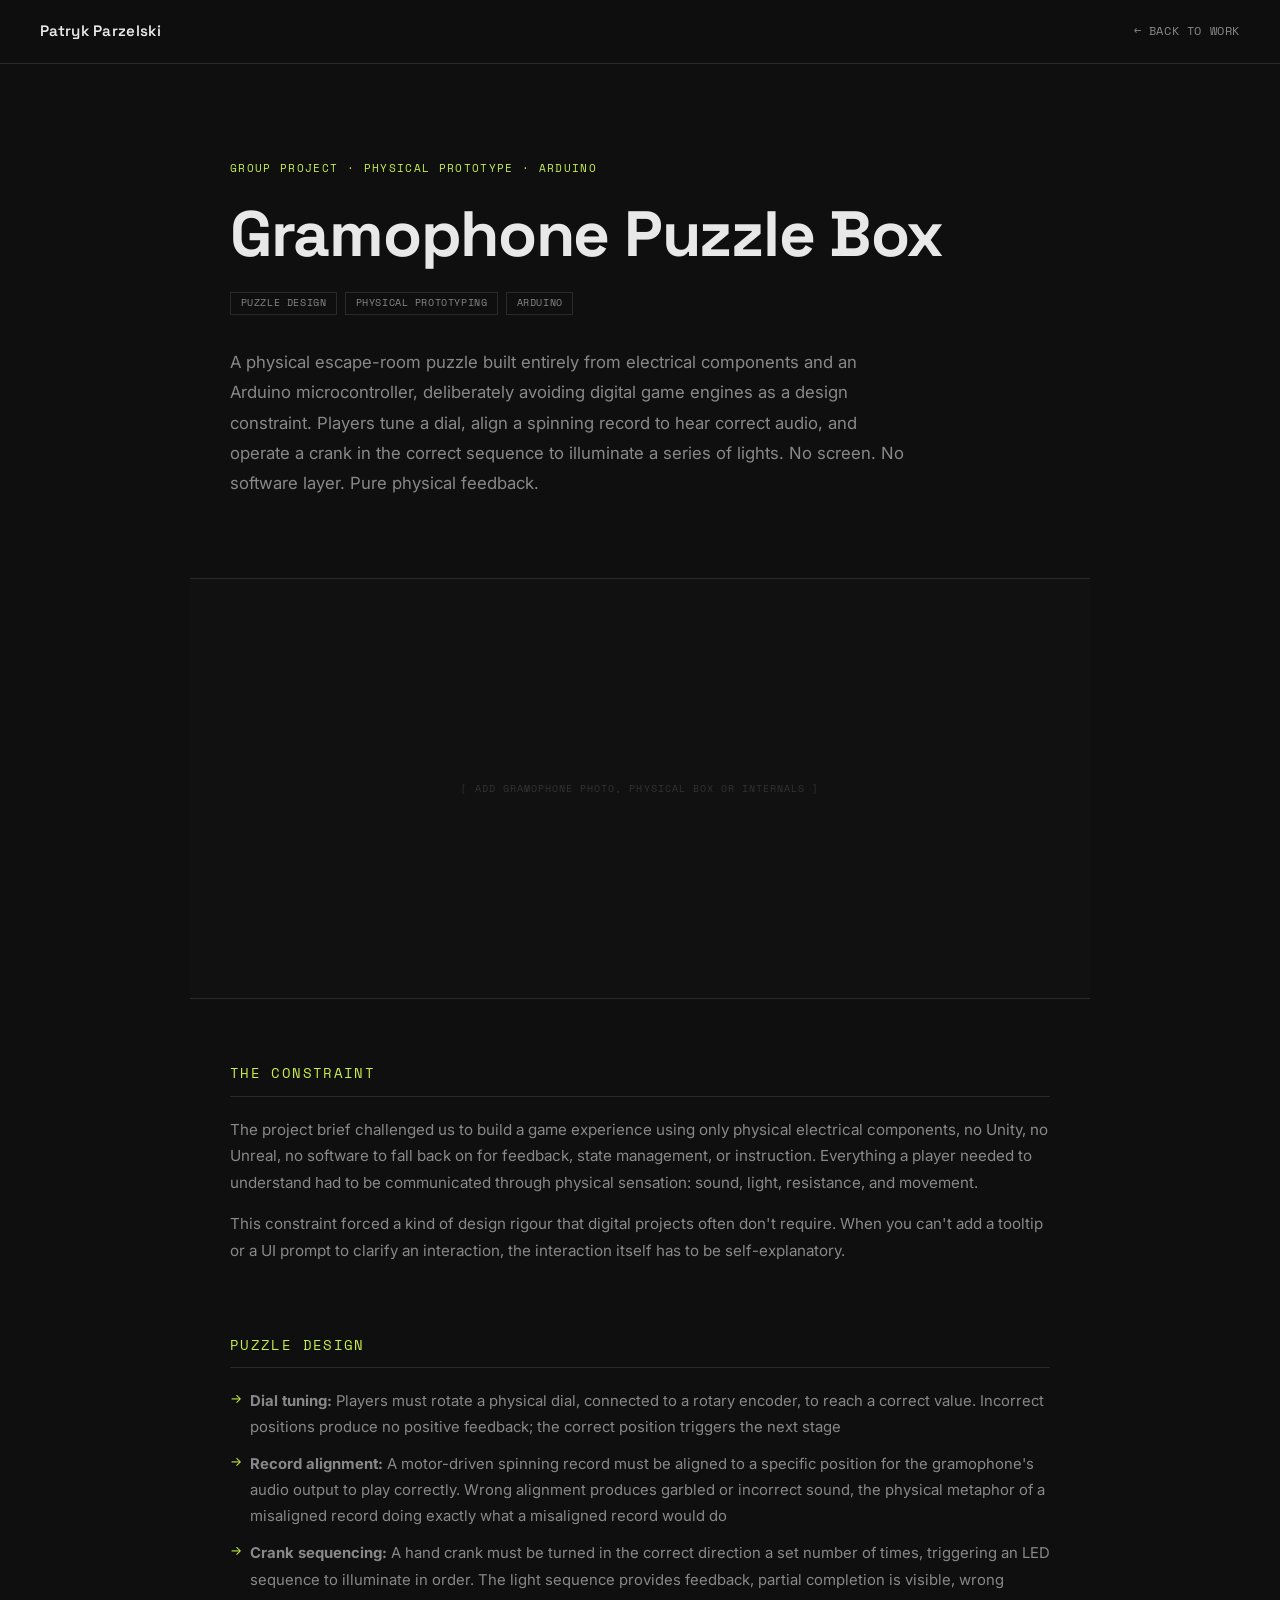
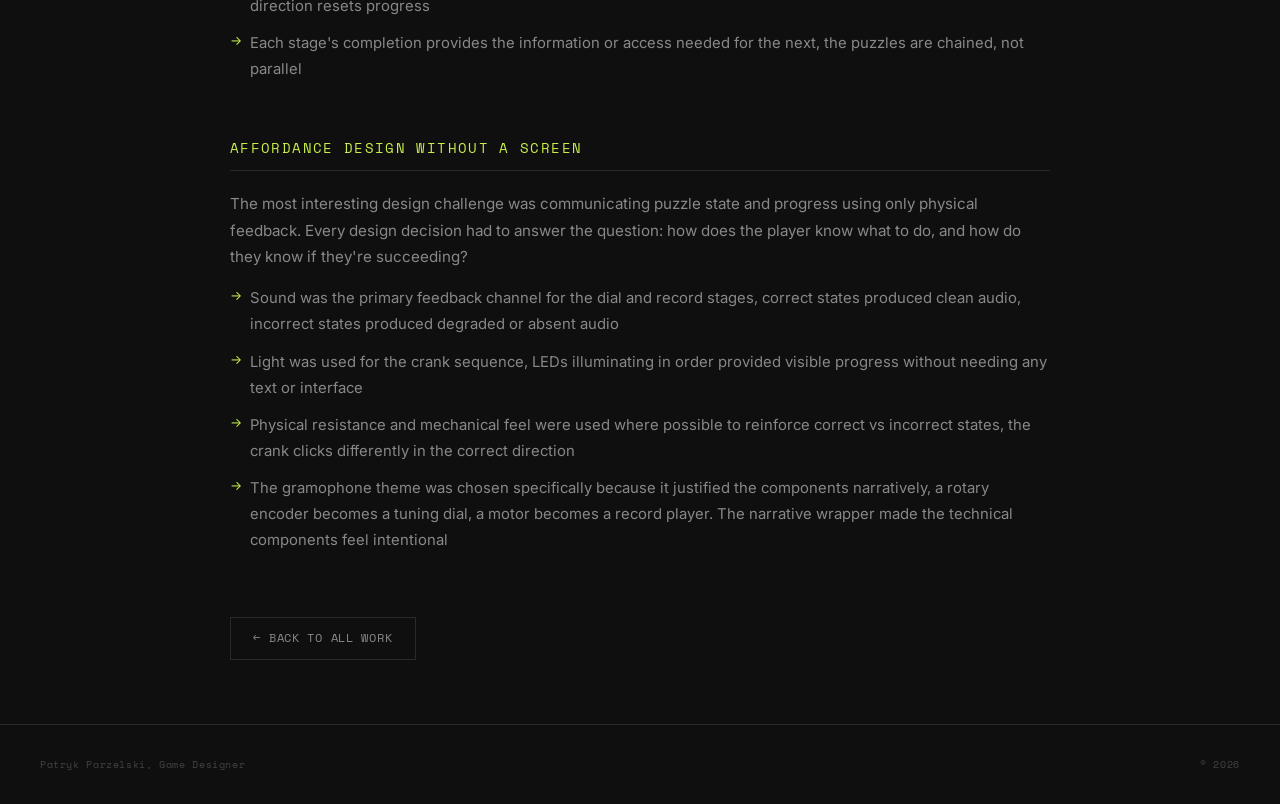
==== case-gramophone.html @ 4c7d5a77 "Add files via upload" ====
<!DOCTYPE html>
<html lang="en">
<head>
  <meta charset="UTF-8" />
  <meta name="viewport" content="width=device-width, initial-scale=1.0" />
  <title>Gramophone Puzzle Box, Patryk Parzelski</title>
  <link rel="preconnect" href="https://fonts.googleapis.com" />
  <link rel="preconnect" href="https://fonts.gstatic.com" crossorigin />
  <link href="https://fonts.googleapis.com/css2?family=Space+Grotesk:wght@300;400;500;600;700&family=Inter:wght@300;400;500&family=Space+Mono:wght@400;700&display=swap" rel="stylesheet" />
  <style>
*, *::before, *::after { box-sizing: border-box; margin: 0; padding: 0; }
:root {
  --bg:        #0f0f0f;
  --surface:   #1a1a1a;
  --border:    #2a2a2a;
  --text:      #e8e8e8;
  --muted:     #888888;
  --accent:    #c8f04a;
  --font-display: 'Space Grotesk', sans-serif;
  --font-body:    'Inter', sans-serif;
  --font-mono:    'Space Mono', monospace;
}
html { scroll-behavior: smooth; }
body {
  background: var(--bg);
  color: var(--text);
  font-family: var(--font-body);
  font-size: 16px;
  line-height: 1.6;
  -webkit-font-smoothing: antialiased;
}

/* NAV */
nav {
  position: fixed; top: 0; left: 0; right: 0; z-index: 100;
  display: flex; justify-content: space-between; align-items: center;
  padding: 1.25rem 2.5rem;
  background: rgba(15,15,15,0.85);
  backdrop-filter: blur(12px);
  border-bottom: 1px solid var(--border);
}
.nav-name {
  font-family: var(--font-display);
  font-size: 0.95rem; font-weight: 600;
  letter-spacing: 0.02em; color: var(--text); text-decoration: none;
}
.nav-back {
  font-family: var(--font-mono);
  font-size: 0.75rem; color: var(--muted);
  text-decoration: none; letter-spacing: 0.05em; text-transform: uppercase;
  transition: color 0.2s; display: flex; align-items: center; gap: 0.4rem;
}
.nav-back:hover { color: var(--accent); }

/* CASE HERO */
.case-hero {
  padding: 10rem 2.5rem 5rem;
  max-width: 900px; margin: 0 auto;
  border-bottom: 1px solid var(--border);
}
.case-eyebrow {
  font-family: var(--font-mono);
  font-size: 0.7rem; color: var(--accent);
  letter-spacing: 0.12em; text-transform: uppercase;
  margin-bottom: 1.5rem;
}
.case-title {
  font-family: var(--font-display);
  font-size: clamp(2.4rem, 5vw, 4rem);
  font-weight: 700; line-height: 1.05;
  letter-spacing: -0.02em; margin-bottom: 1.5rem;
}
.case-disciplines {
  display: flex; flex-wrap: wrap; gap: 0.5rem; margin-bottom: 2rem;
}
.discipline {
  font-family: var(--font-mono); font-size: 0.62rem;
  color: var(--muted); border: 1px solid var(--border);
  padding: 0.2rem 0.6rem; letter-spacing: 0.06em; text-transform: uppercase;
}
.case-summary {
  font-size: 1.05rem; color: var(--muted);
  line-height: 1.8; max-width: 680px;
}

/* STATS BAR */
.stats-bar {
  max-width: 900px; margin: 0 auto;
  padding: 2rem 2.5rem;
  display: flex; gap: 3rem; flex-wrap: wrap;
  background: var(--surface);
  border-bottom: 1px solid var(--border);
}
.stat { display: flex; flex-direction: column; gap: 0.2rem; }
.stat-num {
  font-family: var(--font-display);
  font-size: 1.8rem; font-weight: 700; color: var(--text);
}
.stat-label {
  font-family: var(--font-mono);
  font-size: 0.62rem; color: var(--muted);
  letter-spacing: 0.08em; text-transform: uppercase;
}

/* IMAGE BLOCK */
.case-image {
  max-width: 900px; margin: 0 auto;
  background: #111;
  min-height: 420px;
  display: flex; align-items: center; justify-content: center;
  border-bottom: 1px solid var(--border);
}
.case-image img { width: 100%; display: block; max-height: 520px; object-fit: cover; }
.case-image-placeholder {
  font-family: var(--font-mono); font-size: 0.65rem;
  color: #333; letter-spacing: 0.1em; text-transform: uppercase;
}

/* BODY */
.case-body {
  max-width: 900px; margin: 0 auto;
  padding: 4rem 2.5rem;
  display: flex; flex-direction: column; gap: 3.5rem;
}
.case-section {}
.case-section-label {
  font-family: var(--font-mono); font-size: 0.85rem;
  color: var(--accent); letter-spacing: 0.1em; text-transform: uppercase;
  margin-bottom: 1.25rem; padding-bottom: 0.75rem;
  border-bottom: 1px solid var(--border);
  display: flex; align-items: center; gap: 1rem;
}
.case-section-label::after { content:''; flex:1; height:1px; background: transparent; }
.case-section h3 {
  font-family: var(--font-display); font-size: 1.3rem;
  font-weight: 600; margin-bottom: 1rem; line-height: 1.3;
}
.case-section p {
  font-size: 0.93rem; color: var(--muted);
  line-height: 1.85; margin-bottom: 0.9rem;
}
.case-section p strong { color: var(--text); font-weight: 500; }
.case-list {
  list-style: none; display: flex; flex-direction: column; gap: 0.7rem;
  margin-top: 0.5rem;
}
.case-list li {
  font-size: 0.9rem; color: var(--muted);
  padding-left: 1.25rem; position: relative; line-height: 1.7;
}
.case-list li::before {
  content: '→'; position: absolute; left: 0;
  color: var(--accent); font-size: 0.8rem;
}

/* WIP badge */
.wip-badge {
  display: inline-flex; align-items: center; gap: 0.5rem;
  font-family: var(--font-mono); font-size: 0.65rem;
  color: var(--accent); letter-spacing: 0.08em; text-transform: uppercase;
  margin-bottom: 1.5rem;
}
.wip-badge::before {
  content:''; display:block; width:7px; height:7px;
  background: var(--accent); border-radius: 50%;
  animation: pulse 2s ease-in-out infinite;
}
@keyframes pulse { 0%,100%{opacity:1} 50%{opacity:0.3} }

/* BACK LINK */
.case-back-wrap {
  max-width: 900px; margin: 0 auto;
  padding: 0 2.5rem 4rem;
}
.case-back {
  font-family: var(--font-mono); font-size: 0.75rem;
  color: var(--muted); text-decoration: none;
  letter-spacing: 0.06em; text-transform: uppercase;
  border: 1px solid var(--border); padding: 0.7rem 1.4rem;
  display: inline-flex; align-items: center; gap: 0.5rem;
  transition: color 0.2s, border-color 0.2s;
}
.case-back:hover { color: var(--accent); border-color: var(--accent); }

/* FOOTER */
footer {
  border-top: 1px solid var(--border);
  padding: 2rem 2.5rem;
  display: flex; justify-content: space-between; align-items: center;
}
footer span {
  font-family: var(--font-mono);
  font-size: 0.65rem; color: #444; letter-spacing: 0.06em;
}

@media (max-width: 768px) {
  nav { padding: 1rem 1.25rem; }
  .case-hero, .case-body, .stats-bar, .case-back-wrap { padding-left: 1.25rem; padding-right: 1.25rem; }
  .case-hero { padding-top: 8rem; }
  .stats-bar { gap: 2rem; }
}

/* GLOBAL OVERRIDES */
body { font-size: 17px; line-height: 1.5; }
.case-section p { font-size: 0.95rem; line-height: 1.75; }
.case-list li { font-size: 0.93rem; line-height: 1.75; }
.case-summary { font-size: 1.05rem; line-height: 1.8; }

/* CONSISTENT GREEN HOVER, every interactive element */
a { transition: color 0.2s; }
.nav-back:hover { color: var(--accent) !important; }
.case-back:hover { color: var(--accent) !important; border-color: var(--accent) !important; }
.carousel-btn:hover { color: var(--accent) !important; border-color: var(--accent) !important; }
.carousel-dot:hover { background: var(--accent) !important; }
.carousel-dot.active { background: var(--accent) !important; }

  </style>
</head>
<body>
  <nav>
    <a class="nav-name" href="index.html">Patryk Parzelski</a>
    <a class="nav-back" href="index.html">← Back to work</a>
  </nav>

  <div class="case-hero">
    <p class="case-eyebrow">Group Project · Physical Prototype · Arduino</p>
    <h1 class="case-title">Gramophone Puzzle Box</h1>
    <div class="case-disciplines">
      <span class="discipline">Puzzle Design</span>
      <span class="discipline">Physical Prototyping</span>
      <span class="discipline">Arduino</span>
    </div>
    <p class="case-summary">A physical escape-room puzzle built entirely from electrical components and an Arduino microcontroller, deliberately avoiding digital game engines as a design constraint. Players tune a dial, align a spinning record to hear correct audio, and operate a crank in the correct sequence to illuminate a series of lights. No screen. No software layer. Pure physical feedback.</p>
  </div>

  <div class="case-image">
    <div class="case-image-placeholder">[ Add Gramophone photo, physical box or internals ]</div>
  </div>

  <div class="case-body">

    <div class="case-section">
      <div class="case-section-label">The Constraint</div>
      <p>The project brief challenged us to build a game experience using only physical electrical components, no Unity, no Unreal, no software to fall back on for feedback, state management, or instruction. Everything a player needed to understand had to be communicated through physical sensation: sound, light, resistance, and movement.</p>
      <p>This constraint forced a kind of design rigour that digital projects often don't require. When you can't add a tooltip or a UI prompt to clarify an interaction, the interaction itself has to be self-explanatory.</p>
    </div>

    <div class="case-section">
      <div class="case-section-label">Puzzle Design</div>
      <ul class="case-list">
        <li><strong>Dial tuning:</strong> Players must rotate a physical dial, connected to a rotary encoder, to reach a correct value. Incorrect positions produce no positive feedback; the correct position triggers the next stage</li>
        <li><strong>Record alignment:</strong> A motor-driven spinning record must be aligned to a specific position for the gramophone's audio output to play correctly. Wrong alignment produces garbled or incorrect sound, the physical metaphor of a misaligned record doing exactly what a misaligned record would do</li>
        <li><strong>Crank sequencing:</strong> A hand crank must be turned in the correct direction a set number of times, triggering an LED sequence to illuminate in order. The light sequence provides feedback, partial completion is visible, wrong direction resets progress</li>
        <li>Each stage's completion provides the information or access needed for the next, the puzzles are chained, not parallel</li>
      </ul>
    </div>

    <div class="case-section">
      <div class="case-section-label">Affordance Design Without a Screen</div>
      <p>The most interesting design challenge was communicating puzzle state and progress using only physical feedback. Every design decision had to answer the question: how does the player know what to do, and how do they know if they're succeeding?</p>
      <ul class="case-list">
        <li>Sound was the primary feedback channel for the dial and record stages, correct states produced clean audio, incorrect states produced degraded or absent audio</li>
        <li>Light was used for the crank sequence, LEDs illuminating in order provided visible progress without needing any text or interface</li>
        <li>Physical resistance and mechanical feel were used where possible to reinforce correct vs incorrect states, the crank clicks differently in the correct direction</li>
        <li>The gramophone theme was chosen specifically because it justified the components narratively, a rotary encoder becomes a tuning dial, a motor becomes a record player. The narrative wrapper made the technical components feel intentional</li>
      </ul>
    </div>

  </div>

  <div class="case-back-wrap">
    <a class="case-back" href="index.html">← Back to all work</a>
  </div>

  <footer>
    <span>Patryk Parzelski, Game Designer</span>
    <span>© 2026</span>
  </footer>
</body>
</html>
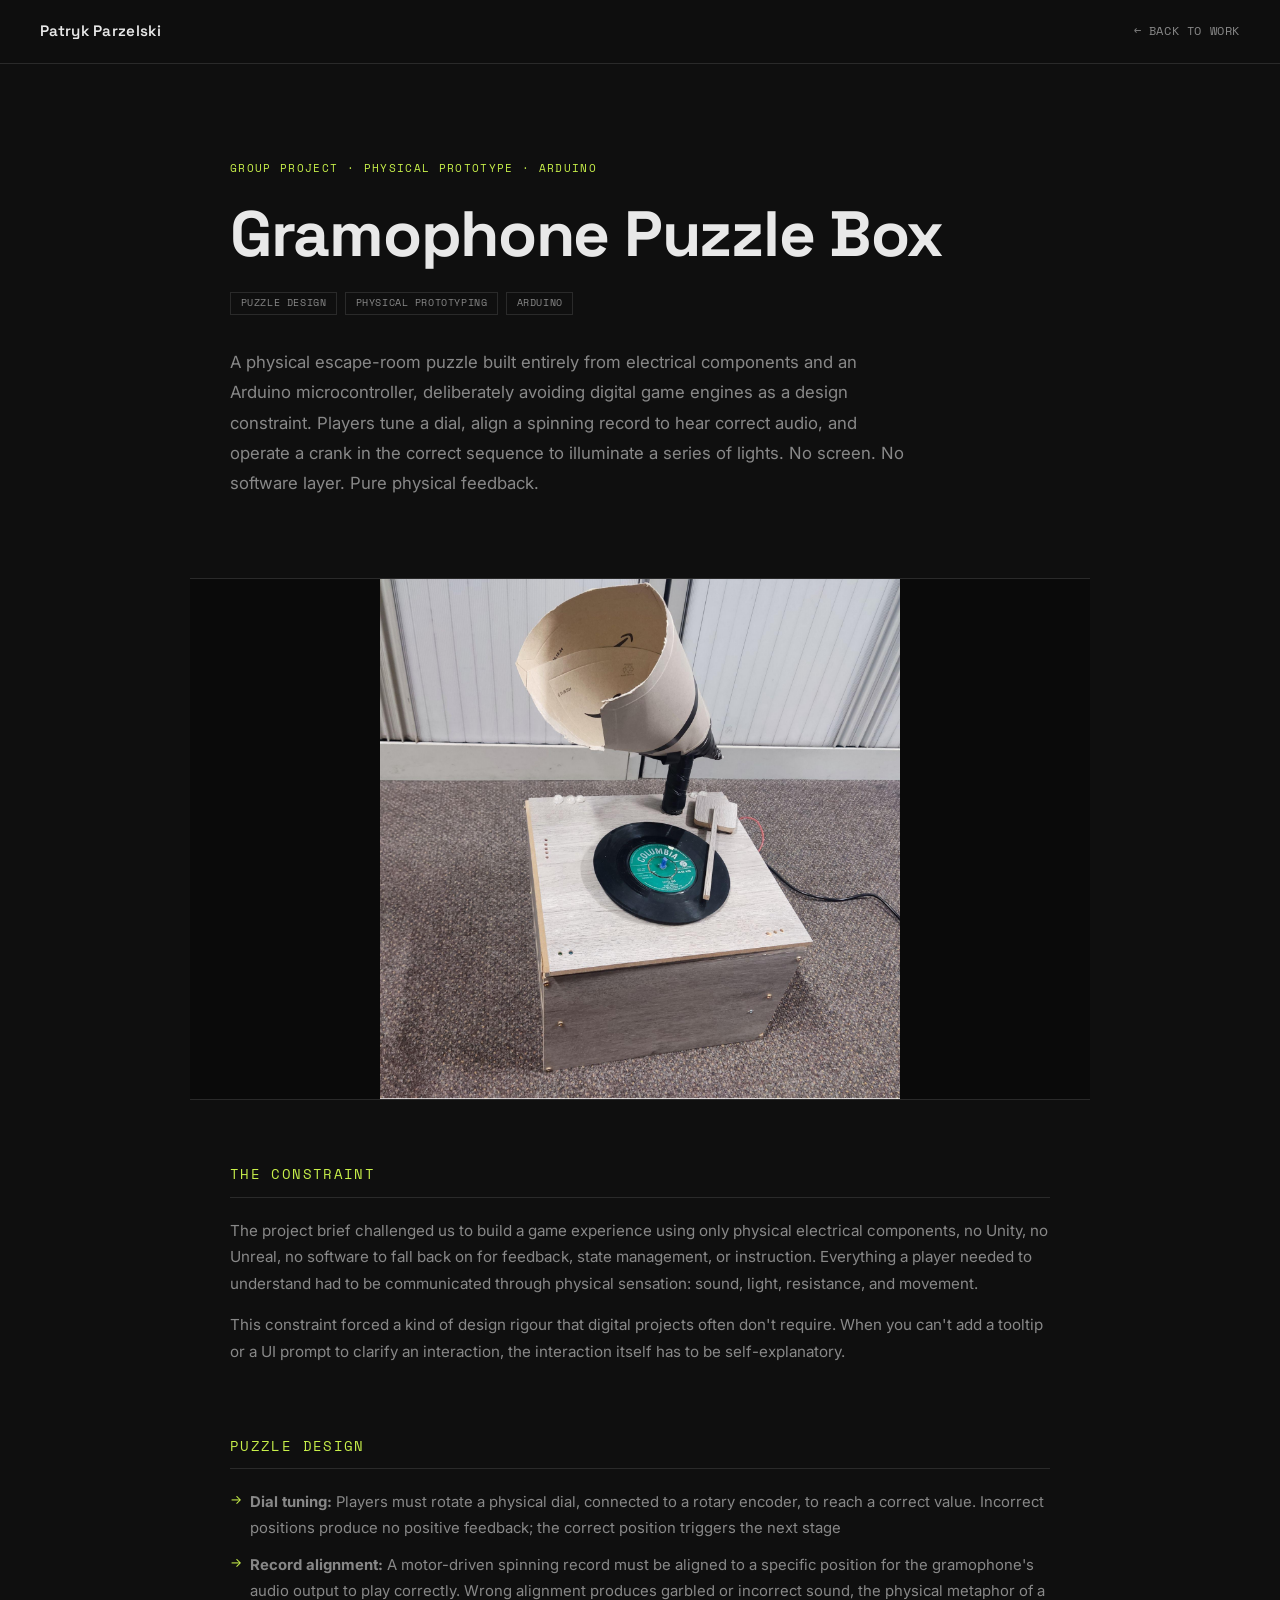
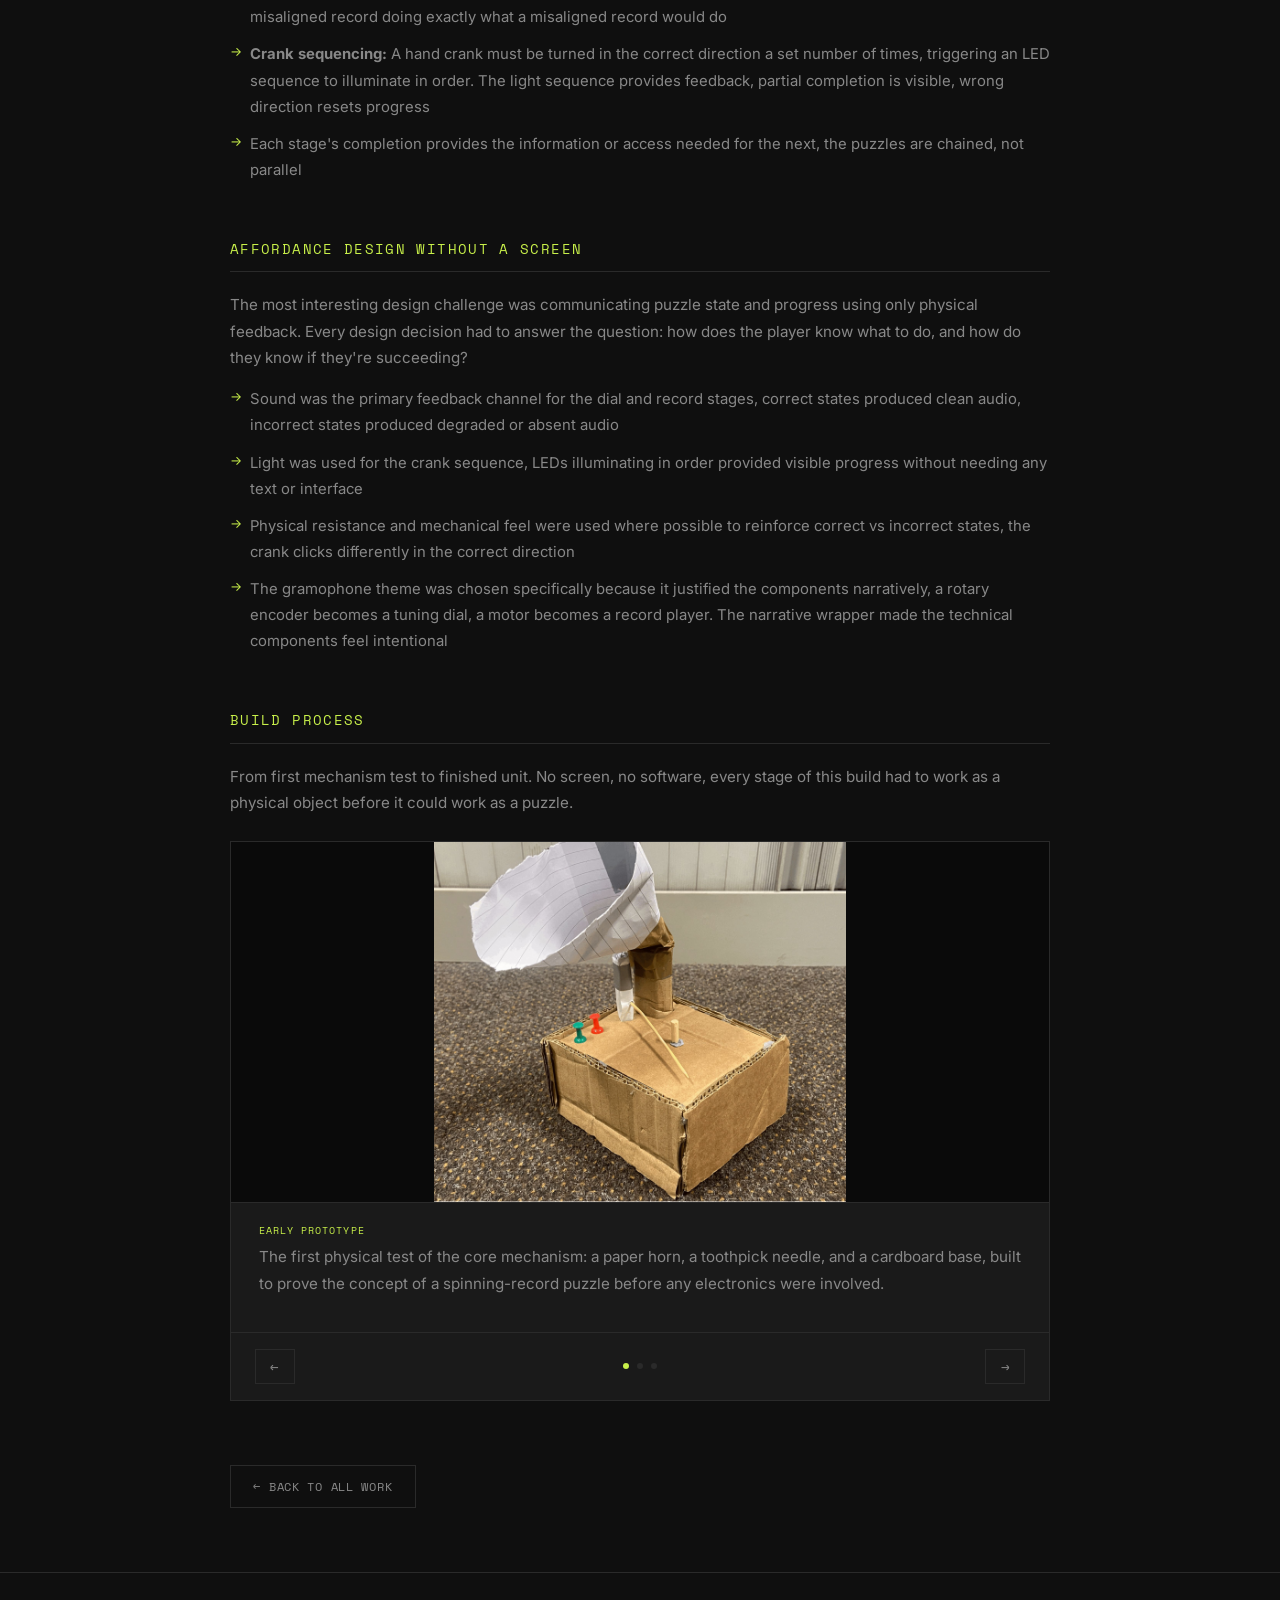
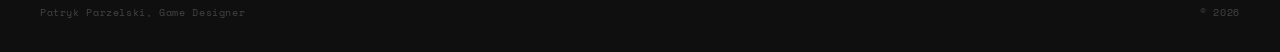
==== commit 25460c05: "Add files via upload" ====
--- a/case-gramophone.html
+++ b/case-gramophone.html
@@ -110,7 +110,7 @@
   display: flex; align-items: center; justify-content: center;
   border-bottom: 1px solid var(--border);
 }
-.case-image img { width: 100%; display: block; max-height: 520px; object-fit: cover; }
+.case-image img { width: 100%; display: block; max-height: 520px; object-fit: contain; background: #0a0a0a; }
 .case-image-placeholder {
   font-family: var(--font-mono); font-size: 0.65rem;
   color: #333; letter-spacing: 0.1em; text-transform: uppercase;
@@ -193,6 +193,20 @@
   font-size: 0.65rem; color: #444; letter-spacing: 0.06em;
 }
 
+/* CAROUSEL */
+.carousel { border: 1px solid var(--border); background: var(--surface); overflow: hidden; margin-top: 1.5rem; }
+.carousel-track { display: flex; transition: transform 0.4s cubic-bezier(0.25,0.46,0.45,0.94); }
+.carousel-slide { min-width: 100%; display: flex; flex-direction: column; }
+.carousel-img-wrap { background: #0a0a0a; height: 360px; display: flex; align-items: center; justify-content: center; overflow: hidden; }
+.carousel-img-wrap img { width: 100%; height: 100%; object-fit: contain; display: block; }
+.carousel-caption { padding: 1.25rem 1.75rem; border-top: 1px solid var(--border); display: flex; flex-direction: column; gap: 0.35rem; }
+.carousel-label { font-family: var(--font-mono); font-size: 0.65rem; color: var(--accent); letter-spacing: 0.1em; text-transform: uppercase; }
+.carousel-desc { font-size: 0.85rem; color: var(--muted); line-height: 1.6; }
+.carousel-controls { display: flex; align-items: center; justify-content: space-between; padding: 1rem 1.5rem; border-top: 1px solid var(--border); }
+.carousel-btn { background: none; border: 1px solid var(--border); color: var(--muted); font-family: var(--font-mono); font-size: 0.9rem; padding: 0.4rem 0.9rem; cursor: pointer; transition: color 0.2s, border-color 0.2s; }
+.carousel-dots { display: flex; gap: 0.5rem; align-items: center; }
+.carousel-dot { width: 6px; height: 6px; border-radius: 50%; background: var(--border); cursor: pointer; transition: background 0.2s; border: none; padding: 0; }
+
 @media (max-width: 768px) {
   nav { padding: 1rem 1.25rem; }
   .case-hero, .case-body, .stats-bar, .case-back-wrap { padding-left: 1.25rem; padding-right: 1.25rem; }
@@ -234,7 +248,7 @@
   </div>
 
   <div class="case-image">
-    <div class="case-image-placeholder">[ Add Gramophone photo, physical box or internals ]</div>
+    <img src="gramophone-final.png" alt="Finished Gramophone puzzle box with record and horn" />
   </div>
 
   <div class="case-body">
@@ -266,6 +280,47 @@
       </ul>
     </div>
 
+    <div class="case-section">
+      <div class="case-section-label">Build Process</div>
+      <p>From first mechanism test to finished unit. No screen, no software, every stage of this build had to work as a physical object before it could work as a puzzle.</p>
+      <div class="carousel" id="gramophoneCarousel">
+        <div class="carousel-track" id="gramophoneTrack">
+          <div class="carousel-slide">
+            <div class="carousel-img-wrap">
+              <img src="gramophone-prototype.png" alt="Early cardboard prototype of the gramophone mechanism" />
+            </div>
+            <div class="carousel-caption">
+              <span class="carousel-label">Early Prototype</span>
+              <p class="carousel-desc">The first physical test of the core mechanism: a paper horn, a toothpick needle, and a cardboard base, built to prove the concept of a spinning-record puzzle before any electronics were involved.</p>
+            </div>
+          </div>
+          <div class="carousel-slide">
+            <div class="carousel-img-wrap">
+              <img src="gramophone-internals.png" alt="Internal wiring of the gramophone puzzle box" />
+            </div>
+            <div class="carousel-caption">
+              <span class="carousel-label">Internal Wiring</span>
+              <p class="carousel-desc">The rotary encoder, motor, and LED circuits wired inside the box. Every puzzle stage, the dial, the record, and the crank, runs through this wiring with no software layer to fall back on.</p>
+            </div>
+          </div>
+          <div class="carousel-slide">
+            <div class="carousel-img-wrap">
+              <img src="gramophone-final.png" alt="Finished Gramophone puzzle box with record and horn" />
+            </div>
+            <div class="carousel-caption">
+              <span class="carousel-label">Finished Build</span>
+              <p class="carousel-desc">The completed unit: working horn, motor-driven record, and crank-triggered light sequence, all housed in a single wooden box with no visible electronics.</p>
+            </div>
+          </div>
+        </div>
+        <div class="carousel-controls">
+          <button class="carousel-btn" onclick="moveGramophoneCarousel(-1)">←</button>
+          <div class="carousel-dots" id="gramophoneDots"></div>
+          <button class="carousel-btn" onclick="moveGramophoneCarousel(1)">→</button>
+        </div>
+      </div>
+    </div>
+
   </div>
 
   <div class="case-back-wrap">
@@ -276,5 +331,31 @@
     <span>Patryk Parzelski, Game Designer</span>
     <span>© 2026</span>
   </footer>
+
+  <script>
+    let gramophoneCurrent = 0;
+    const gramophoneTrack = document.getElementById('gramophoneTrack');
+    const gramophoneDotsContainer = document.getElementById('gramophoneDots');
+    const gramophoneSlides = gramophoneTrack.querySelectorAll('.carousel-slide');
+    const gramophoneTotal = gramophoneSlides.length;
+
+    gramophoneSlides.forEach((_, i) => {
+      const dot = document.createElement('button');
+      dot.classList.add('carousel-dot');
+      if (i === 0) dot.classList.add('active');
+      dot.addEventListener('click', () => gramophoneGoTo(i));
+      gramophoneDotsContainer.appendChild(dot);
+    });
+
+    function gramophoneGoTo(index) {
+      gramophoneCurrent = (index + gramophoneTotal) % gramophoneTotal;
+      gramophoneTrack.style.transform = `translateX(-${gramophoneCurrent * 100}%)`;
+      gramophoneDotsContainer.querySelectorAll('.carousel-dot').forEach((d, i) => {
+        d.classList.toggle('active', i === gramophoneCurrent);
+      });
+    }
+
+    function moveGramophoneCarousel(dir) { gramophoneGoTo(gramophoneCurrent + dir); }
+  </script>
 </body>
 </html>
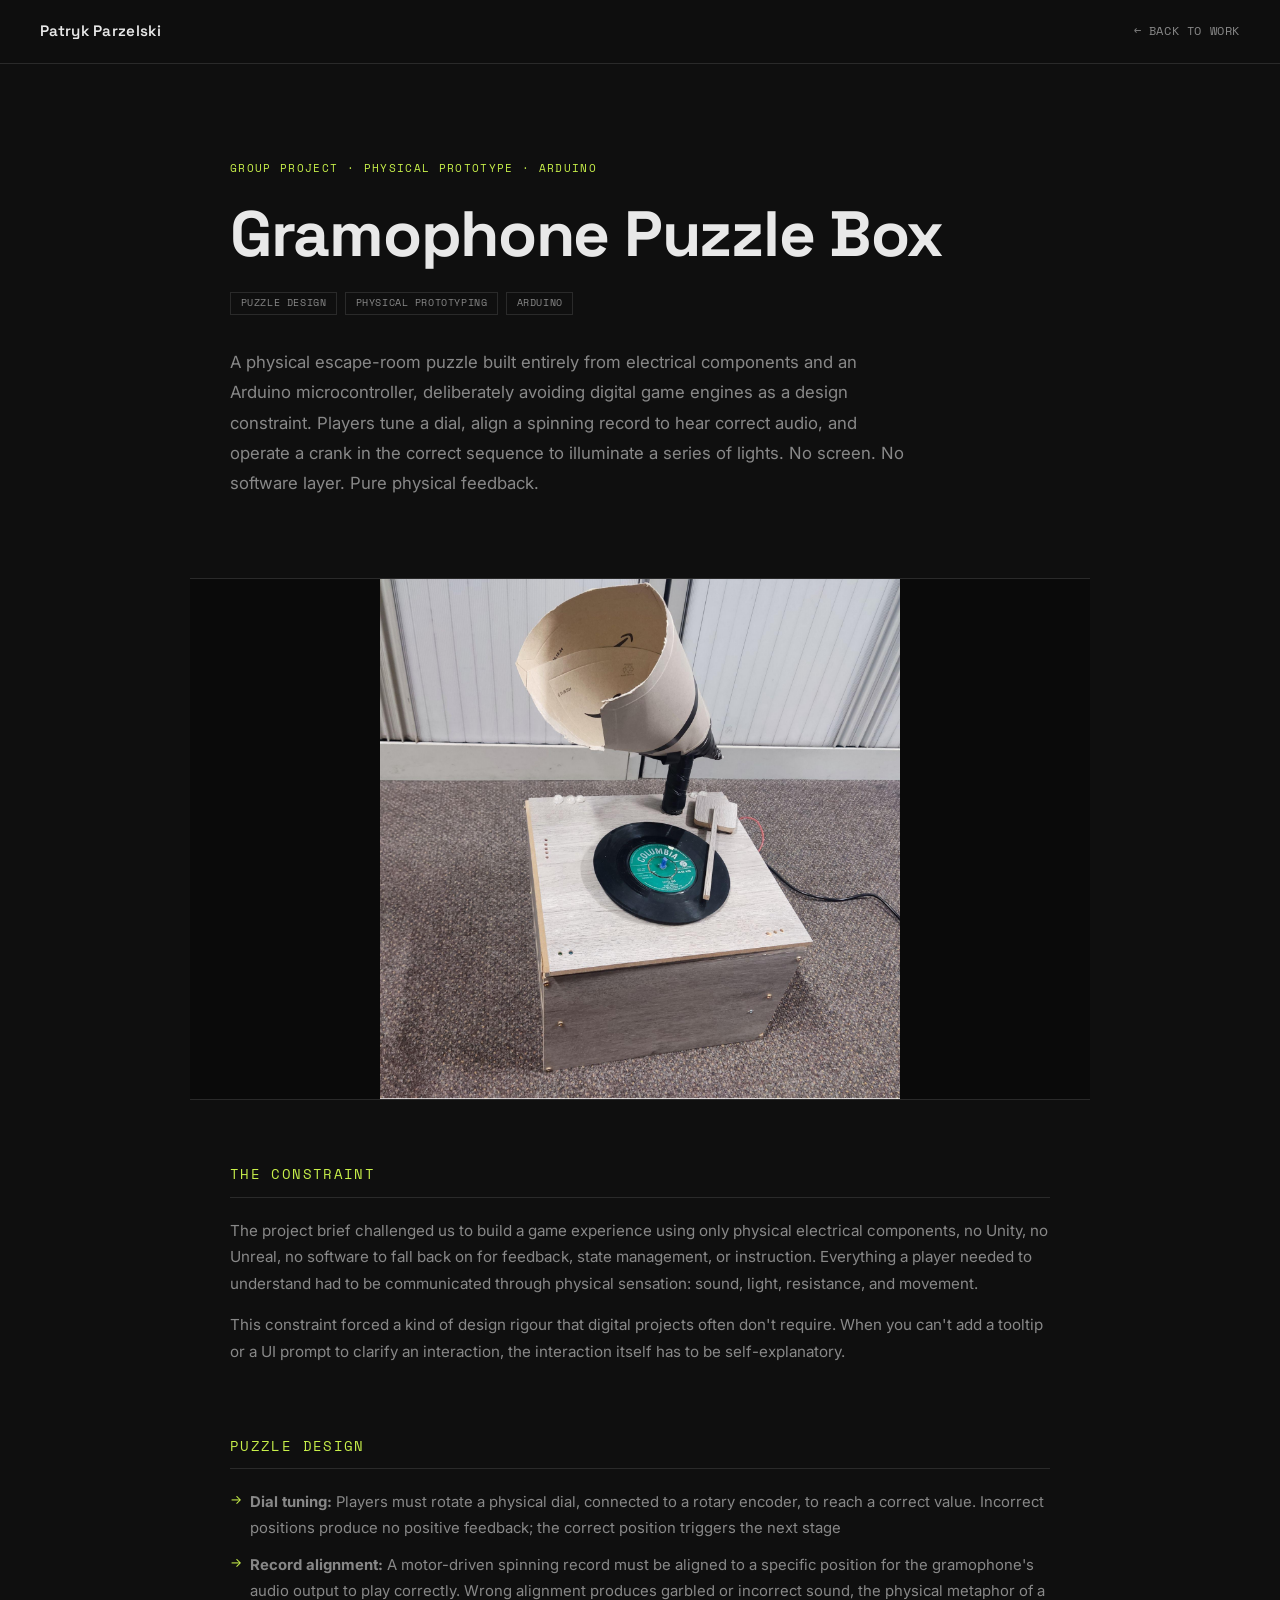
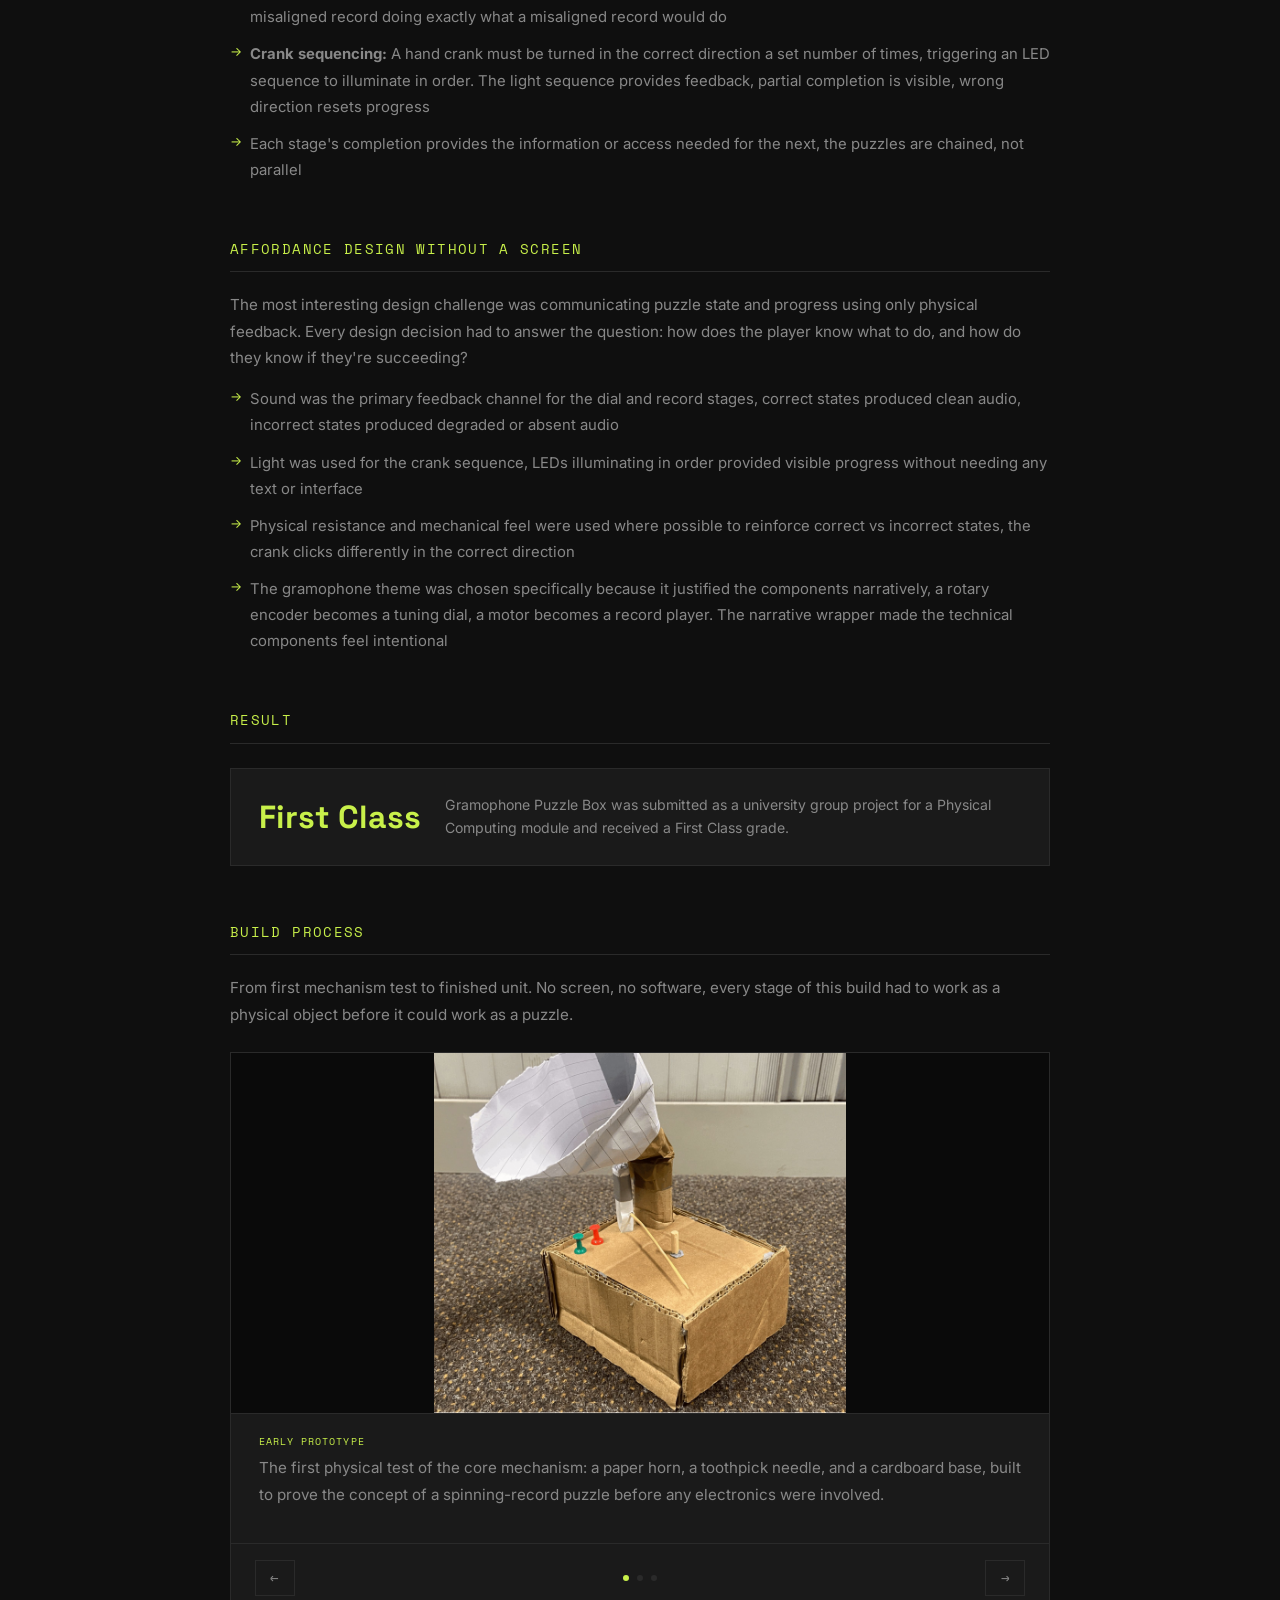
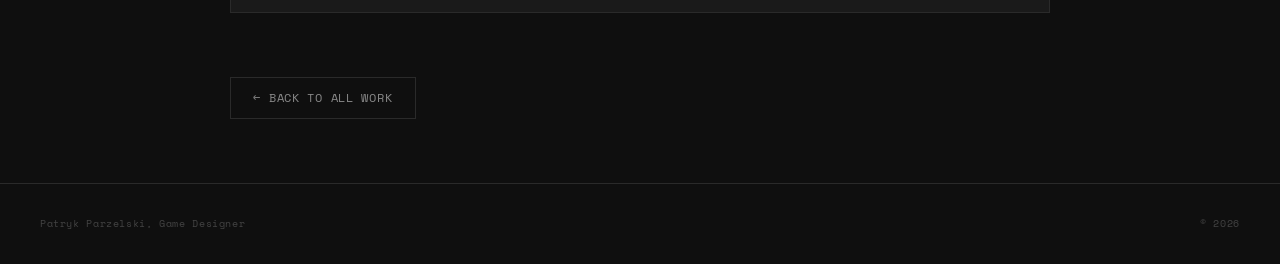
==== commit b654c914: "Add files via upload" ====
--- a/case-gramophone.html
+++ b/case-gramophone.html
@@ -182,6 +182,14 @@
 }
 .case-back:hover { color: var(--accent); border-color: var(--accent); }
 
+/* RESULT BANNER */
+.result-banner {
+  margin-top: 1.5rem; border: 1px solid var(--border); background: var(--surface);
+  padding: 1.5rem 1.75rem; display: flex; align-items: center; gap: 1.5rem; flex-wrap: wrap;
+}
+.result-banner-num { font-family: var(--font-display); font-size: 2rem; font-weight: 700; color: var(--accent); }
+.result-banner-text { font-size: 0.88rem; color: var(--muted); line-height: 1.6; max-width: 560px; }
+
 /* FOOTER */
 footer {
   border-top: 1px solid var(--border);
@@ -281,6 +289,14 @@
     </div>
 
     <div class="case-section">
+      <div class="case-section-label">Result</div>
+      <div class="result-banner">
+        <span class="result-banner-num">First Class</span>
+        <span class="result-banner-text">Gramophone Puzzle Box was submitted as a university group project for a Physical Computing module and received a First Class grade.</span>
+      </div>
+    </div>
+
+    <div class="case-section">
       <div class="case-section-label">Build Process</div>
       <p>From first mechanism test to finished unit. No screen, no software, every stage of this build had to work as a physical object before it could work as a puzzle.</p>
       <div class="carousel" id="gramophoneCarousel">
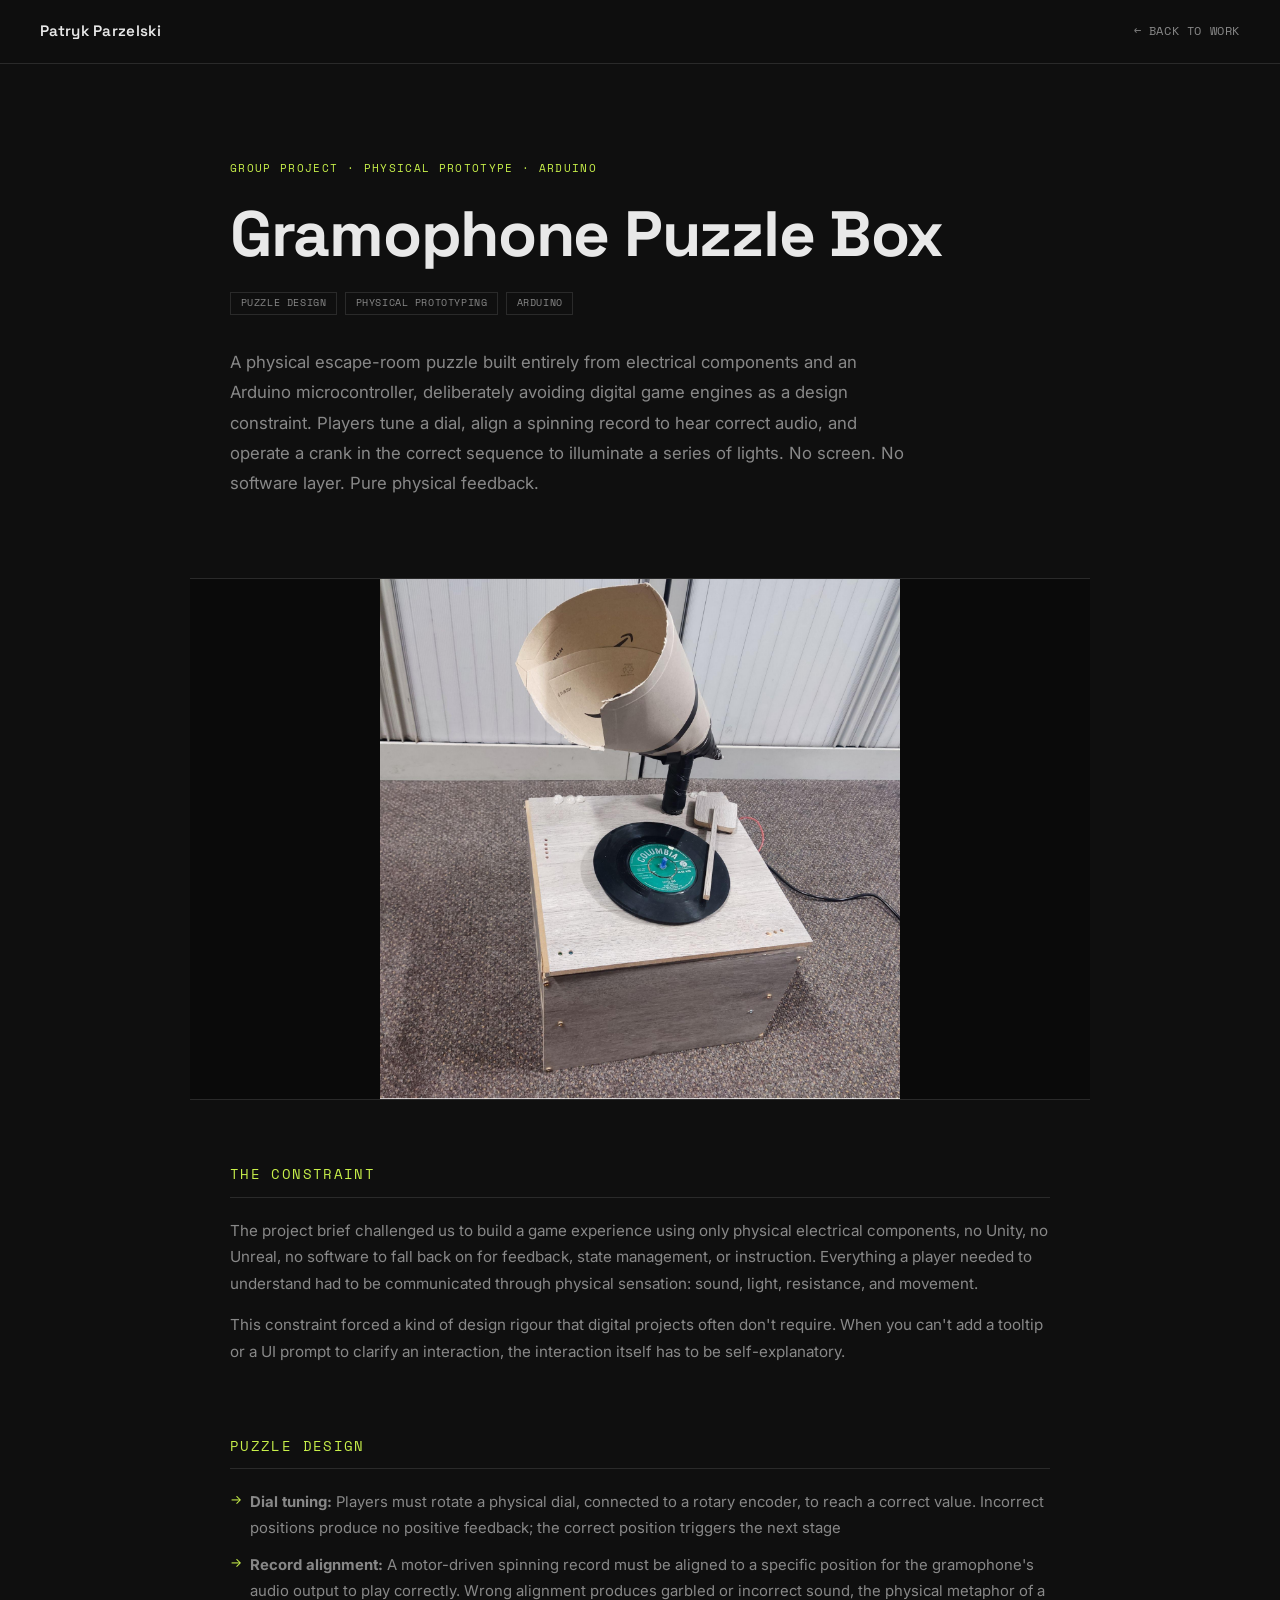
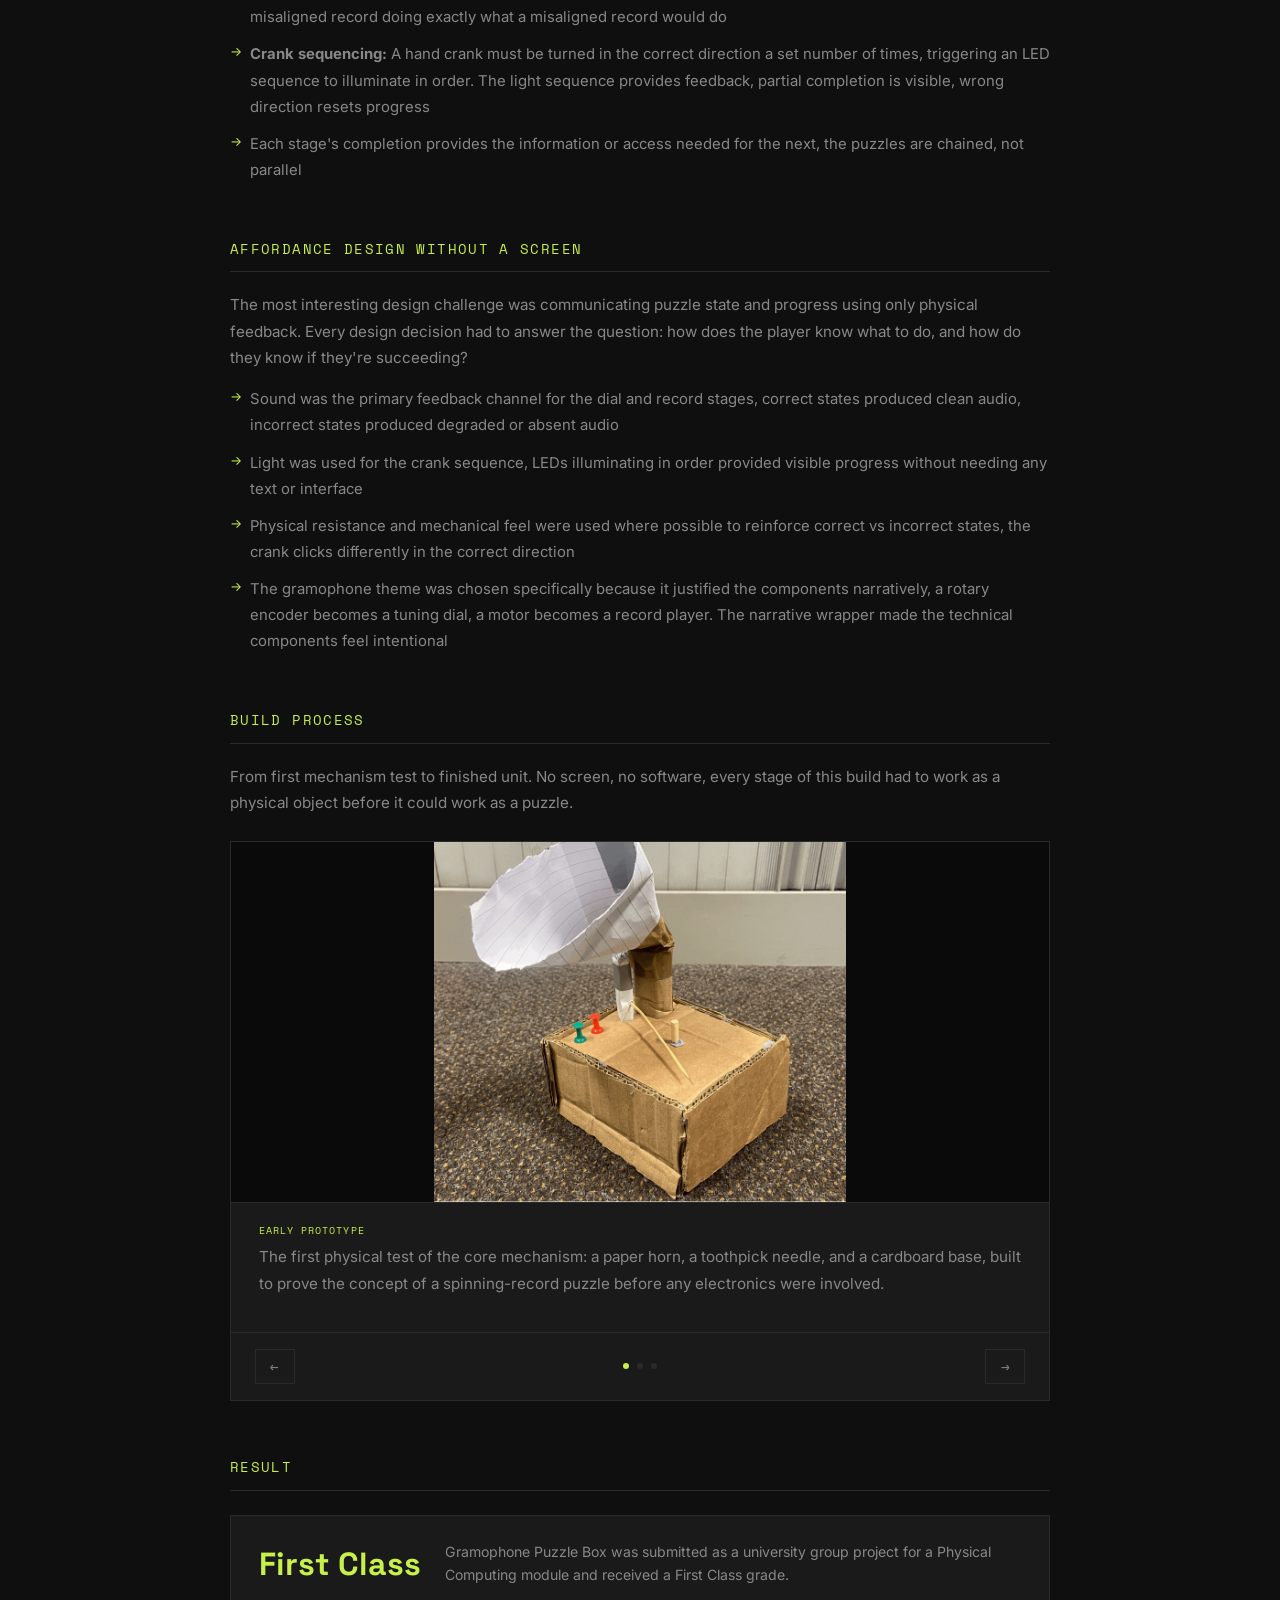
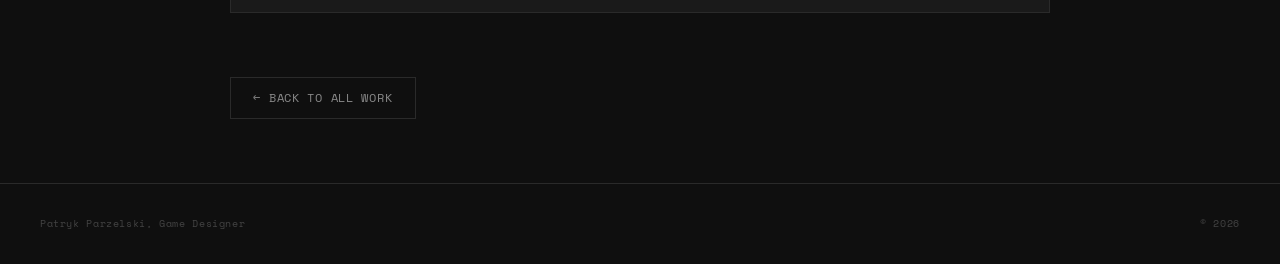
==== commit da757587: "Add files via upload" ====
--- a/case-gramophone.html
+++ b/case-gramophone.html
@@ -39,6 +39,7 @@
   backdrop-filter: blur(12px);
   border-bottom: 1px solid var(--border);
 }
+.scroll-progress { position: absolute; bottom: -1px; left: 0; height: 2px; width: 0%; background: var(--accent); transition: width 0.1s linear; z-index: 2; }
 .nav-name {
   font-family: var(--font-display);
   font-size: 0.95rem; font-weight: 600;
@@ -242,6 +243,7 @@
   <nav>
     <a class="nav-name" href="index.html">Patryk Parzelski</a>
     <a class="nav-back" href="index.html">← Back to work</a>
+    <div class="scroll-progress" id="scrollProgress"></div>
   </nav>
 
   <div class="case-hero">
@@ -289,14 +291,6 @@
     </div>
 
     <div class="case-section">
-      <div class="case-section-label">Result</div>
-      <div class="result-banner">
-        <span class="result-banner-num">First Class</span>
-        <span class="result-banner-text">Gramophone Puzzle Box was submitted as a university group project for a Physical Computing module and received a First Class grade.</span>
-      </div>
-    </div>
-
-    <div class="case-section">
       <div class="case-section-label">Build Process</div>
       <p>From first mechanism test to finished unit. No screen, no software, every stage of this build had to work as a physical object before it could work as a puzzle.</p>
       <div class="carousel" id="gramophoneCarousel">
@@ -337,6 +331,14 @@
       </div>
     </div>
 
+    <div class="case-section">
+      <div class="case-section-label">Result</div>
+      <div class="result-banner">
+        <span class="result-banner-num">First Class</span>
+        <span class="result-banner-text">Gramophone Puzzle Box was submitted as a university group project for a Physical Computing module and received a First Class grade.</span>
+      </div>
+    </div>
+
   </div>
 
   <div class="case-back-wrap">
@@ -372,6 +374,17 @@
     }
 
     function moveGramophoneCarousel(dir) { gramophoneGoTo(gramophoneCurrent + dir); }
+
+    // Scroll progress bar
+    const scrollProgress = document.getElementById('scrollProgress');
+    function updateScrollProgress() {
+      const scrollTop = window.scrollY;
+      const docHeight = document.documentElement.scrollHeight - window.innerHeight;
+      const pct = docHeight > 0 ? (scrollTop / docHeight) * 100 : 0;
+      scrollProgress.style.width = pct + '%';
+    }
+    window.addEventListener('scroll', updateScrollProgress);
+    updateScrollProgress();
   </script>
 </body>
 </html>
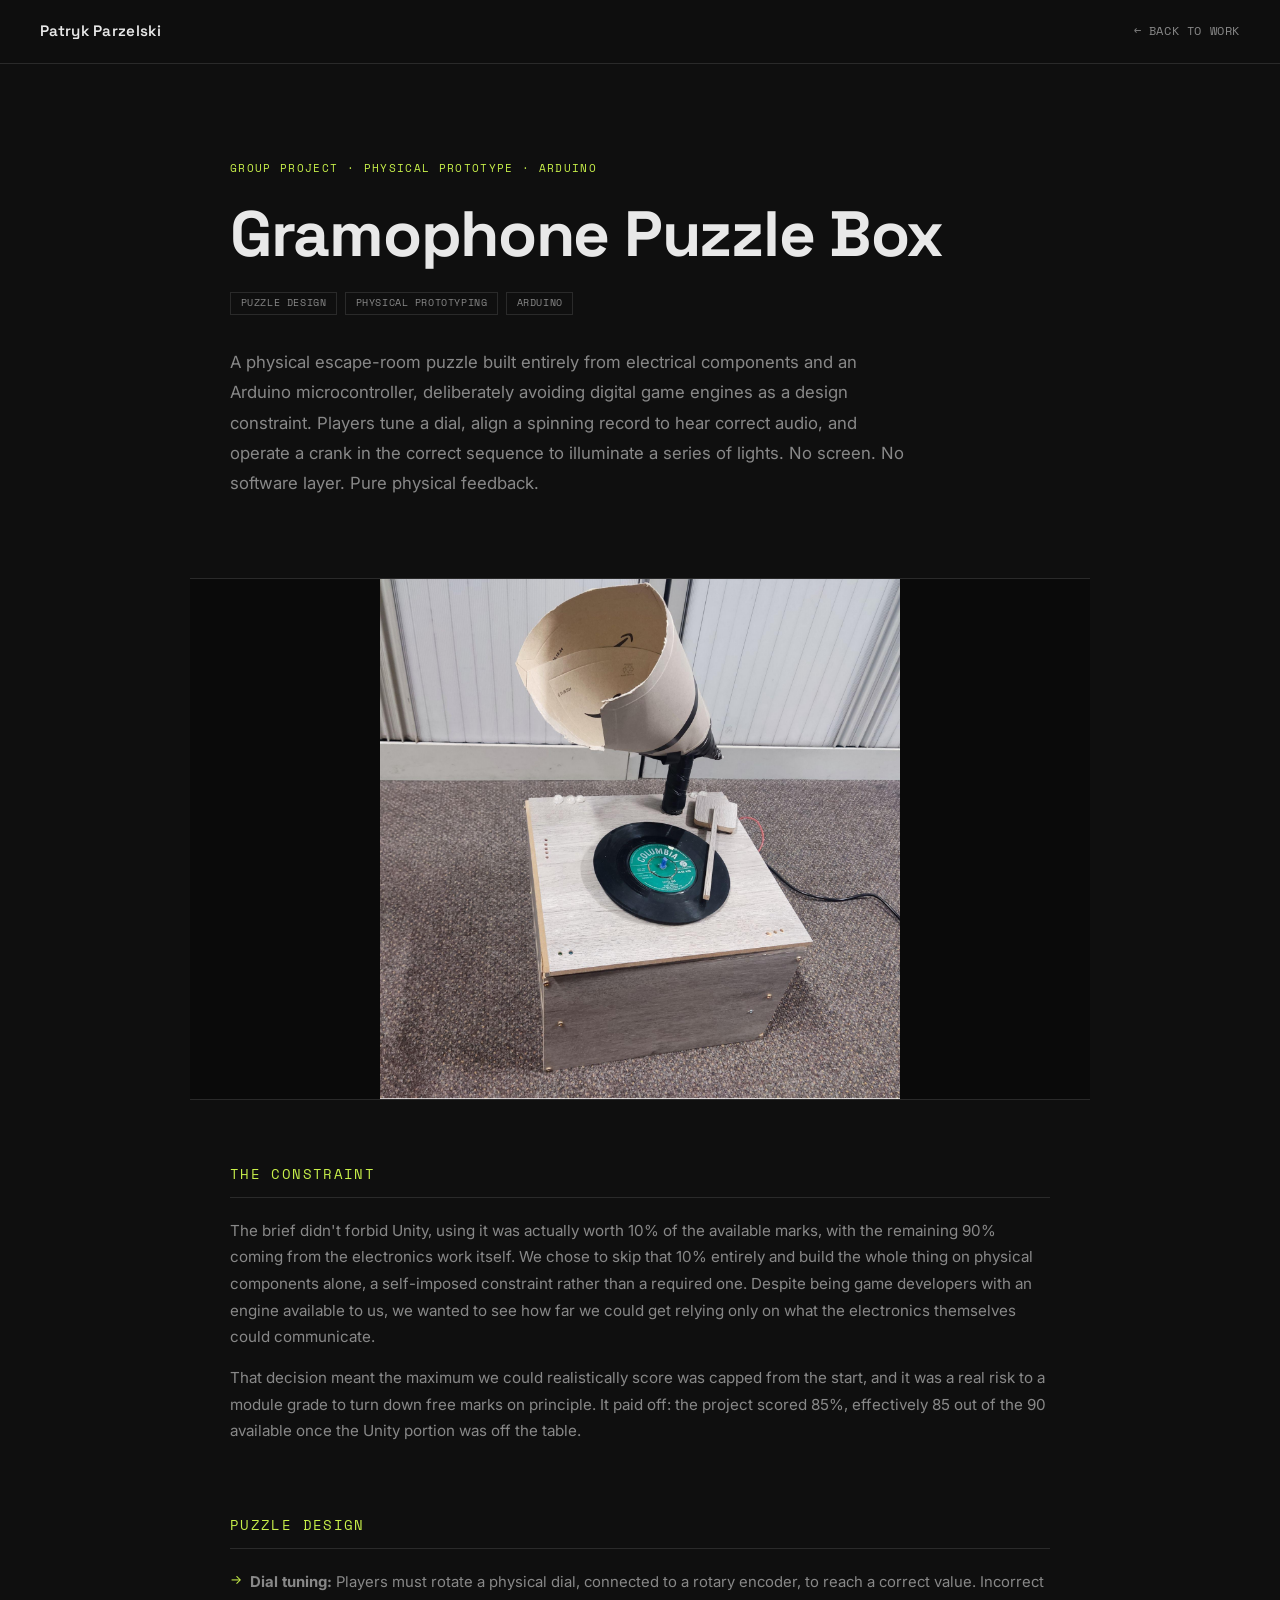
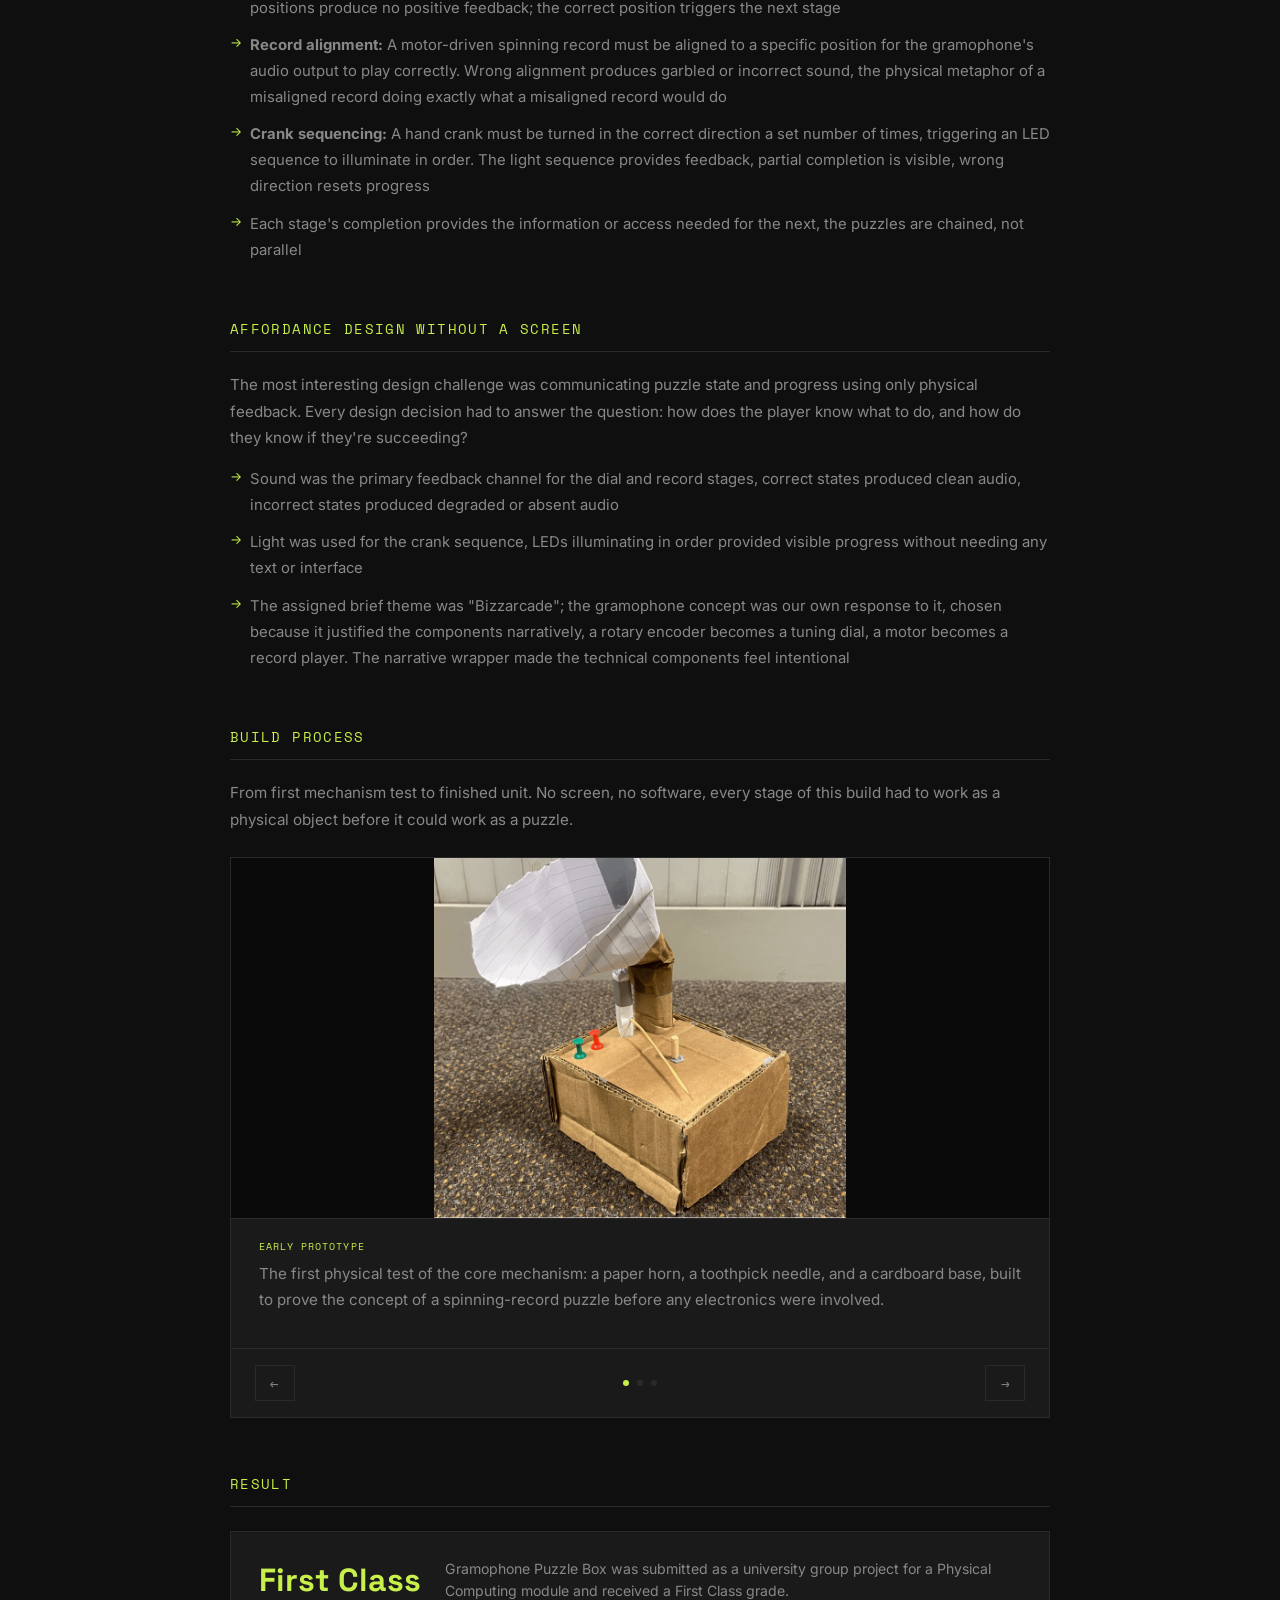
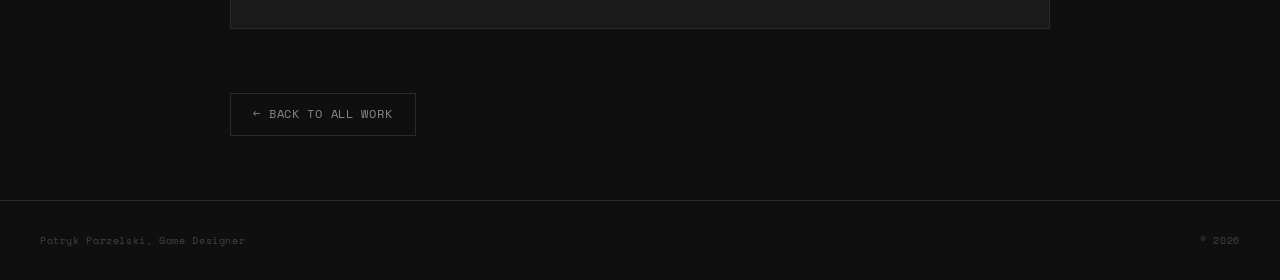
==== commit b43b58d5: "Add files via upload" ====
--- a/case-gramophone.html
+++ b/case-gramophone.html
@@ -206,8 +206,17 @@
 .carousel { border: 1px solid var(--border); background: var(--surface); overflow: hidden; margin-top: 1.5rem; }
 .carousel-track { display: flex; transition: transform 0.4s cubic-bezier(0.25,0.46,0.45,0.94); }
 .carousel-slide { min-width: 100%; display: flex; flex-direction: column; }
-.carousel-img-wrap { background: #0a0a0a; height: 360px; display: flex; align-items: center; justify-content: center; overflow: hidden; }
-.carousel-img-wrap img { width: 100%; height: 100%; object-fit: contain; display: block; }
+.carousel-img-wrap { background: #0a0a0a; height: 360px; display: flex; align-items: center; justify-content: center; overflow: hidden; cursor: zoom-in; }
+.carousel-img-wrap img { width: 100%; height: 100%; object-fit: contain; display: block; transition: opacity 0.2s; }
+.carousel-img-wrap:hover img { opacity: 0.85; }
+/* LIGHTBOX */
+.lightbox { position: fixed; inset: 0; z-index: 1000; background: rgba(10,10,10,0.92); display: none; align-items: center; justify-content: center; padding: 3rem; cursor: zoom-out; }
+.lightbox.active { display: flex; }
+.lightbox img { max-width: 100%; max-height: 100%; object-fit: contain; cursor: zoom-in; transition: transform 0.25s ease; box-shadow: 0 20px 60px rgba(0,0,0,0.6); }
+.lightbox img.zoomed { max-width: none; max-height: none; transform: scale(1.8); cursor: zoom-out; }
+.lightbox-close { position: fixed; top: 1.5rem; right: 1.5rem; width: 40px; height: 40px; border: 1px solid var(--border); background: var(--surface); color: var(--text); font-family: var(--font-mono); font-size: 1rem; display: flex; align-items: center; justify-content: center; cursor: pointer; z-index: 1001; transition: border-color 0.2s, color 0.2s; }
+.lightbox-close:hover { border-color: var(--accent); color: var(--accent); }
+.lightbox-caption { position: fixed; bottom: 1.5rem; left: 50%; transform: translateX(-50%); font-family: var(--font-mono); font-size: 0.7rem; color: var(--muted); letter-spacing: 0.06em; text-transform: uppercase; z-index: 1001; }
 .carousel-caption { padding: 1.25rem 1.75rem; border-top: 1px solid var(--border); display: flex; flex-direction: column; gap: 0.35rem; }
 .carousel-label { font-family: var(--font-mono); font-size: 0.65rem; color: var(--accent); letter-spacing: 0.1em; text-transform: uppercase; }
 .carousel-desc { font-size: 0.85rem; color: var(--muted); line-height: 1.6; }
@@ -265,8 +274,8 @@
 
     <div class="case-section">
       <div class="case-section-label">The Constraint</div>
-      <p>The project brief challenged us to build a game experience using only physical electrical components, no Unity, no Unreal, no software to fall back on for feedback, state management, or instruction. Everything a player needed to understand had to be communicated through physical sensation: sound, light, resistance, and movement.</p>
-      <p>This constraint forced a kind of design rigour that digital projects often don't require. When you can't add a tooltip or a UI prompt to clarify an interaction, the interaction itself has to be self-explanatory.</p>
+      <p>The brief didn't forbid Unity, using it was actually worth 10% of the available marks, with the remaining 90% coming from the electronics work itself. We chose to skip that 10% entirely and build the whole thing on physical components alone, a self-imposed constraint rather than a required one. Despite being game developers with an engine available to us, we wanted to see how far we could get relying only on what the electronics themselves could communicate.</p>
+      <p>That decision meant the maximum we could realistically score was capped from the start, and it was a real risk to a module grade to turn down free marks on principle. It paid off: the project scored 85%, effectively 85 out of the 90 available once the Unity portion was off the table.</p>
     </div>
 
     <div class="case-section">
@@ -285,8 +294,7 @@
       <ul class="case-list">
         <li>Sound was the primary feedback channel for the dial and record stages, correct states produced clean audio, incorrect states produced degraded or absent audio</li>
         <li>Light was used for the crank sequence, LEDs illuminating in order provided visible progress without needing any text or interface</li>
-        <li>Physical resistance and mechanical feel were used where possible to reinforce correct vs incorrect states, the crank clicks differently in the correct direction</li>
-        <li>The gramophone theme was chosen specifically because it justified the components narratively, a rotary encoder becomes a tuning dial, a motor becomes a record player. The narrative wrapper made the technical components feel intentional</li>
+        <li>The assigned brief theme was "Bizzarcade"; the gramophone concept was our own response to it, chosen because it justified the components narratively, a rotary encoder becomes a tuning dial, a motor becomes a record player. The narrative wrapper made the technical components feel intentional</li>
       </ul>
     </div>
 
@@ -296,7 +304,7 @@
       <div class="carousel" id="gramophoneCarousel">
         <div class="carousel-track" id="gramophoneTrack">
           <div class="carousel-slide">
-            <div class="carousel-img-wrap">
+            <div class="carousel-img-wrap" onclick="openLightbox('gramophone-prototype.png', 'Early Prototype')">
               <img src="gramophone-prototype.png" alt="Early cardboard prototype of the gramophone mechanism" />
             </div>
             <div class="carousel-caption">
@@ -305,7 +313,7 @@
             </div>
           </div>
           <div class="carousel-slide">
-            <div class="carousel-img-wrap">
+            <div class="carousel-img-wrap" onclick="openLightbox('gramophone-internals.png', 'Internal Wiring')">
               <img src="gramophone-internals.png" alt="Internal wiring of the gramophone puzzle box" />
             </div>
             <div class="carousel-caption">
@@ -314,7 +322,7 @@
             </div>
           </div>
           <div class="carousel-slide">
-            <div class="carousel-img-wrap">
+            <div class="carousel-img-wrap" onclick="openLightbox('gramophone-final.png', 'Finished Build')">
               <img src="gramophone-final.png" alt="Finished Gramophone puzzle box with record and horn" />
             </div>
             <div class="carousel-caption">
@@ -350,6 +358,12 @@
     <span>© 2026</span>
   </footer>
 
+  <div class="lightbox" id="lightbox" onclick="closeLightbox(event)">
+    <button class="lightbox-close" onclick="closeLightbox(event)">✕</button>
+    <img id="lightboxImg" src="" alt="" onclick="toggleZoom(event)" />
+    <span class="lightbox-caption" id="lightboxCaption"></span>
+  </div>
+
   <script>
     let gramophoneCurrent = 0;
     const gramophoneTrack = document.getElementById('gramophoneTrack');
@@ -374,6 +388,32 @@
     }
 
     function moveGramophoneCarousel(dir) { gramophoneGoTo(gramophoneCurrent + dir); }
+
+    document.addEventListener('keydown', e => {
+      if (e.key === 'ArrowLeft') moveGramophoneCarousel(-1);
+      if (e.key === 'ArrowRight') moveGramophoneCarousel(1);
+      if (e.key === 'Escape') closeLightbox();
+    });
+
+    // LIGHTBOX
+    function openLightbox(src, caption) {
+      const lb = document.getElementById('lightbox');
+      const img = document.getElementById('lightboxImg');
+      img.src = src;
+      img.classList.remove('zoomed');
+      document.getElementById('lightboxCaption').textContent = caption || '';
+      lb.classList.add('active');
+    }
+
+    function closeLightbox(e) {
+      if (e && e.target.tagName === 'IMG' && e.target.classList.contains('zoomed')) return;
+      document.getElementById('lightbox').classList.remove('active');
+    }
+
+    function toggleZoom(e) {
+      e.stopPropagation();
+      e.target.classList.toggle('zoomed');
+    }
 
     // Scroll progress bar
     const scrollProgress = document.getElementById('scrollProgress');
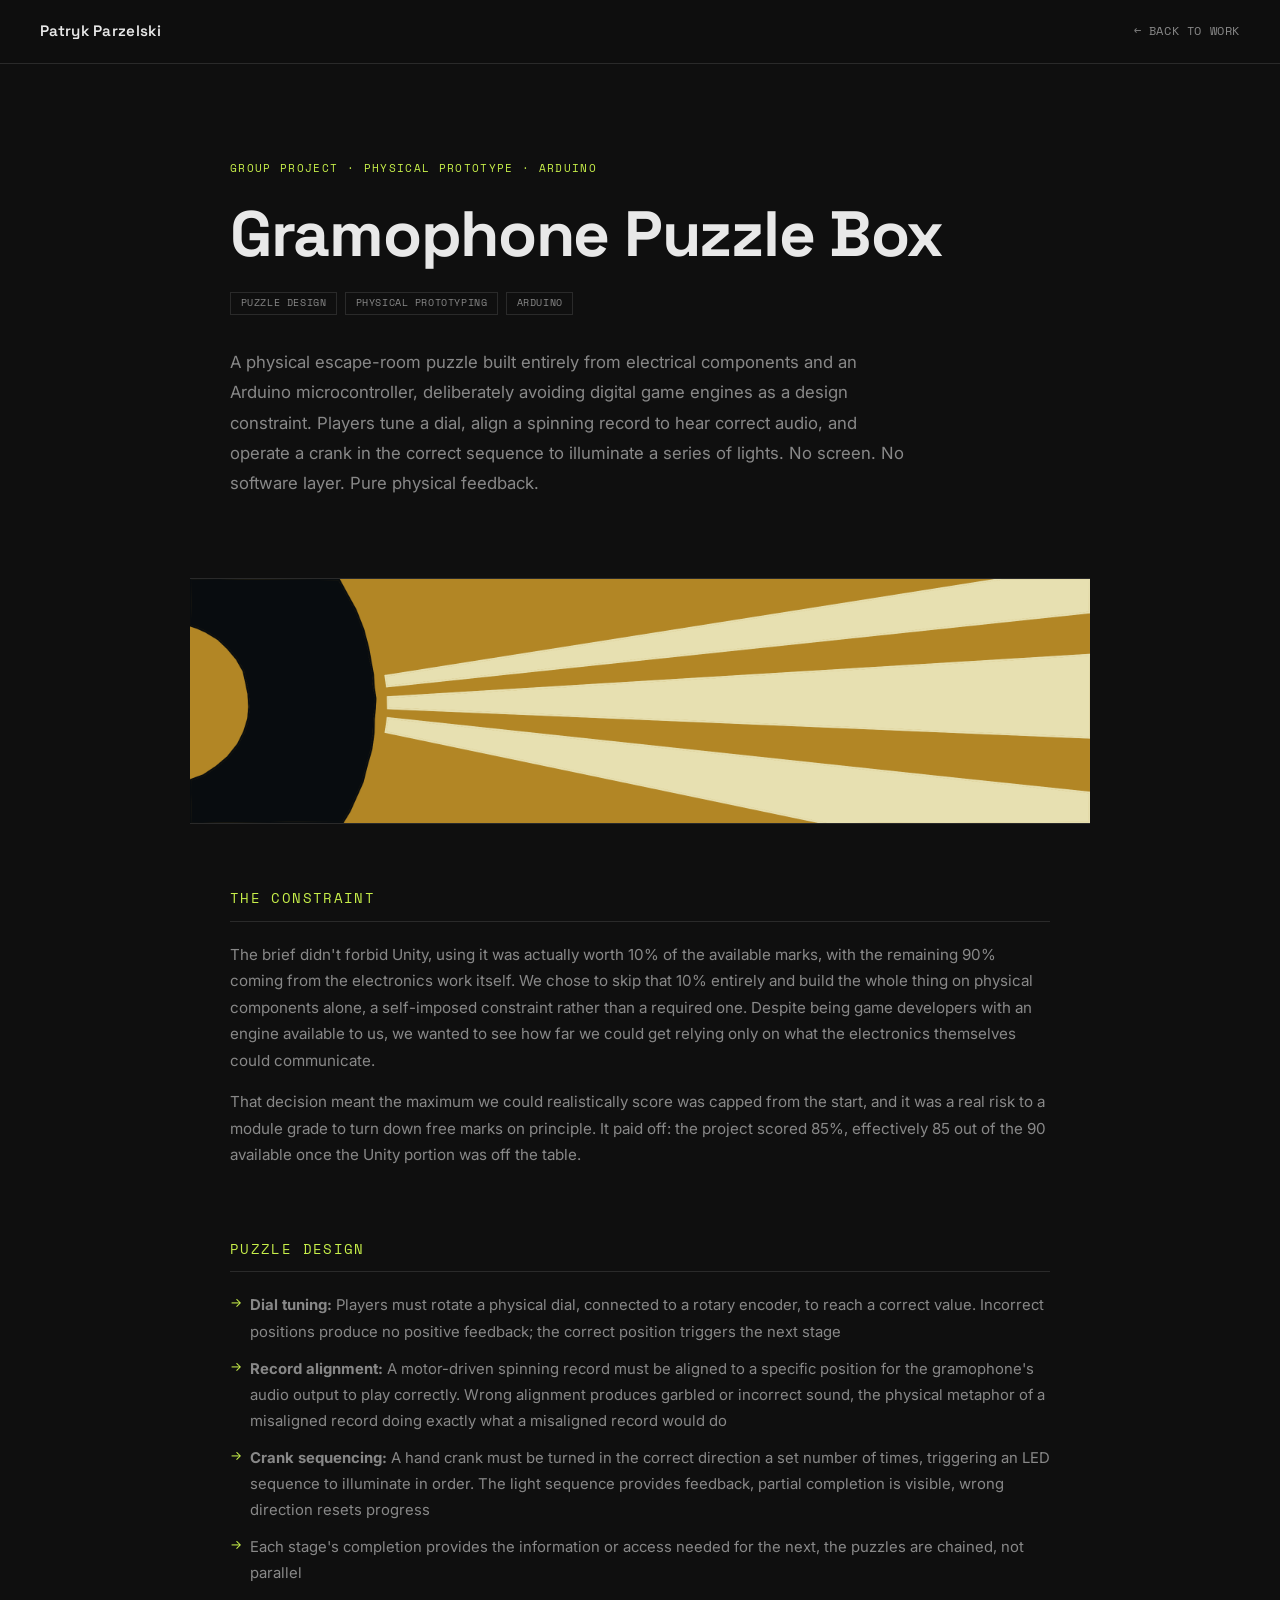
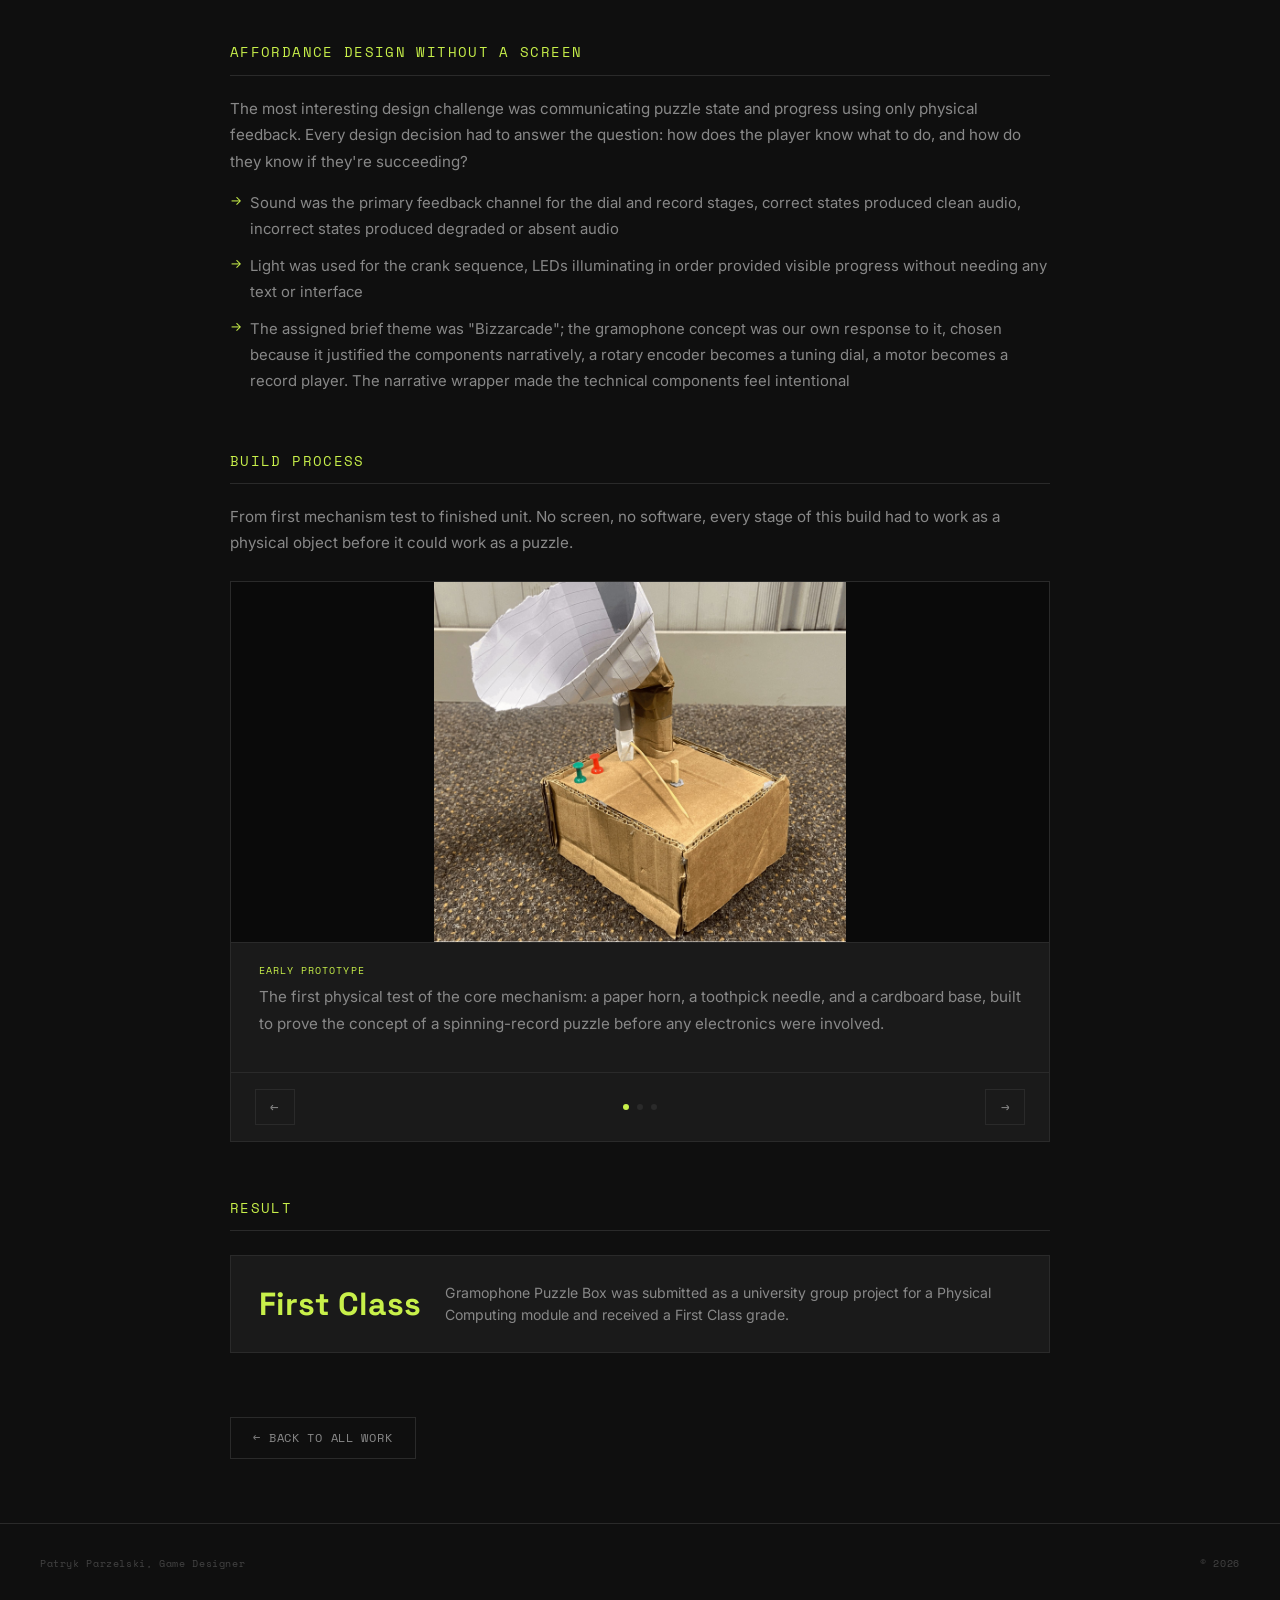
==== commit ae0a30f1: "Add files via upload" ====
--- a/case-gramophone.html
+++ b/case-gramophone.html
@@ -107,7 +107,6 @@
 .case-image {
   max-width: 900px; margin: 0 auto;
   background: #111;
-  min-height: 420px;
   display: flex; align-items: center; justify-content: center;
   border-bottom: 1px solid var(--border);
 }
@@ -267,7 +266,7 @@
   </div>
 
   <div class="case-image">
-    <img src="gramophone-final.png" alt="Finished Gramophone puzzle box with record and horn" />
+    <img src="gramophone-banner.png" alt="The Bizarre Gramophone banner" />
   </div>
 
   <div class="case-body">
@@ -350,7 +349,7 @@
   </div>
 
   <div class="case-back-wrap">
-    <a class="case-back" href="index.html">← Back to all work</a>
+    <a class="case-back" href="index.html" onclick="sessionStorage.setItem(&quot;restoreScroll&quot;,&quot;1&quot;)">← Back to all work</a>
   </div>
 
   <footer>
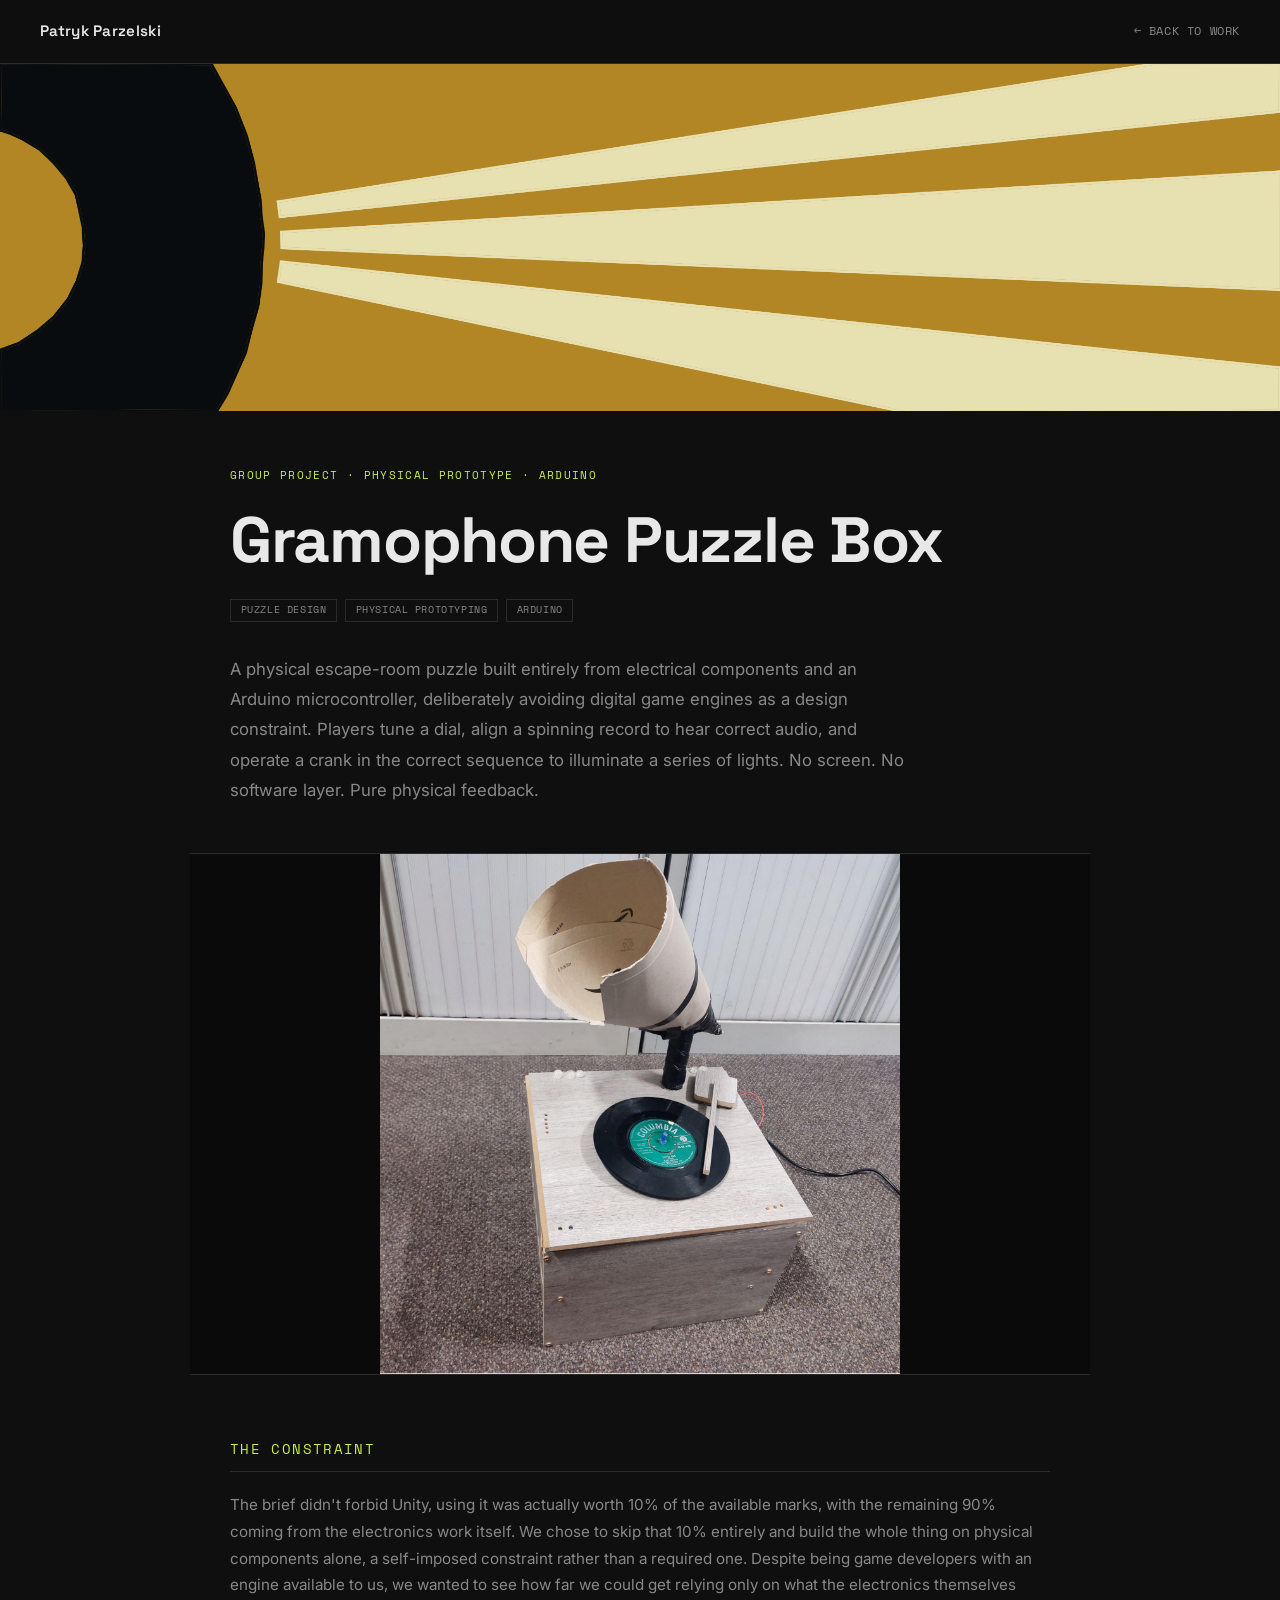
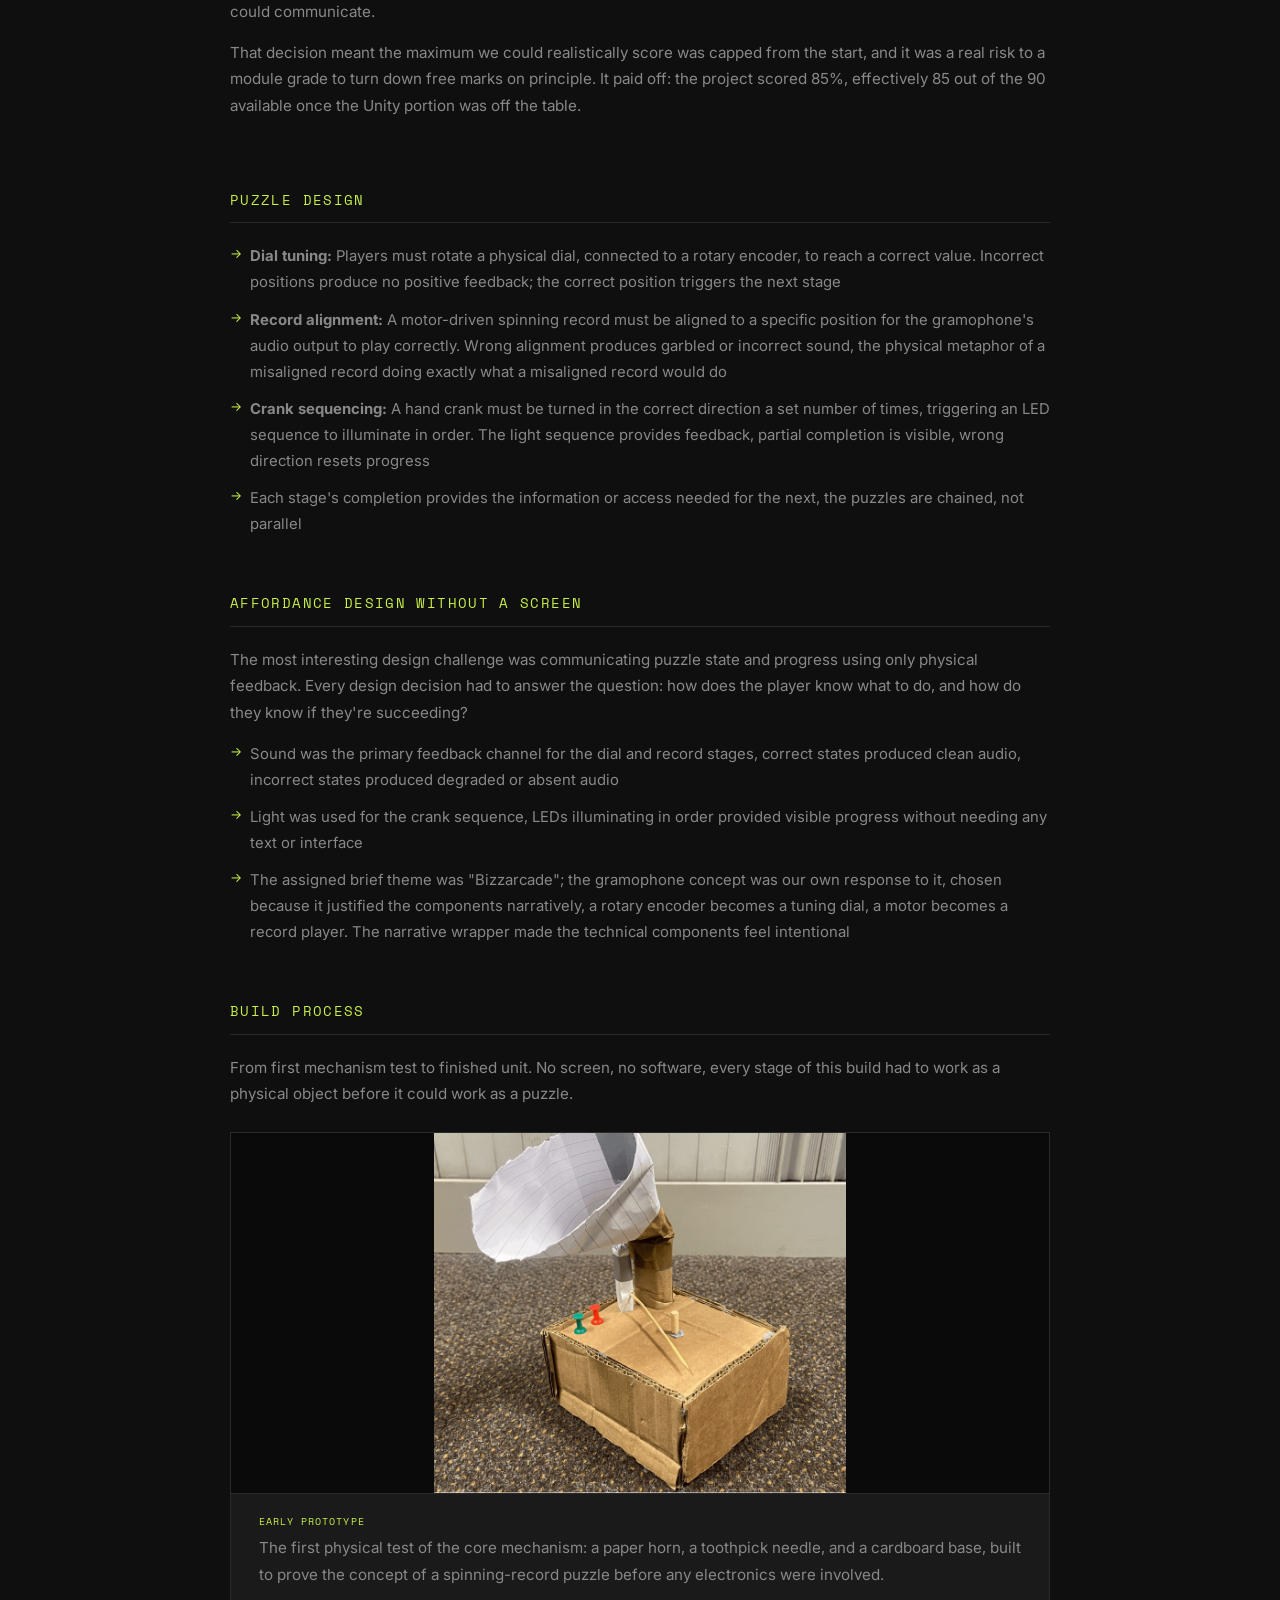
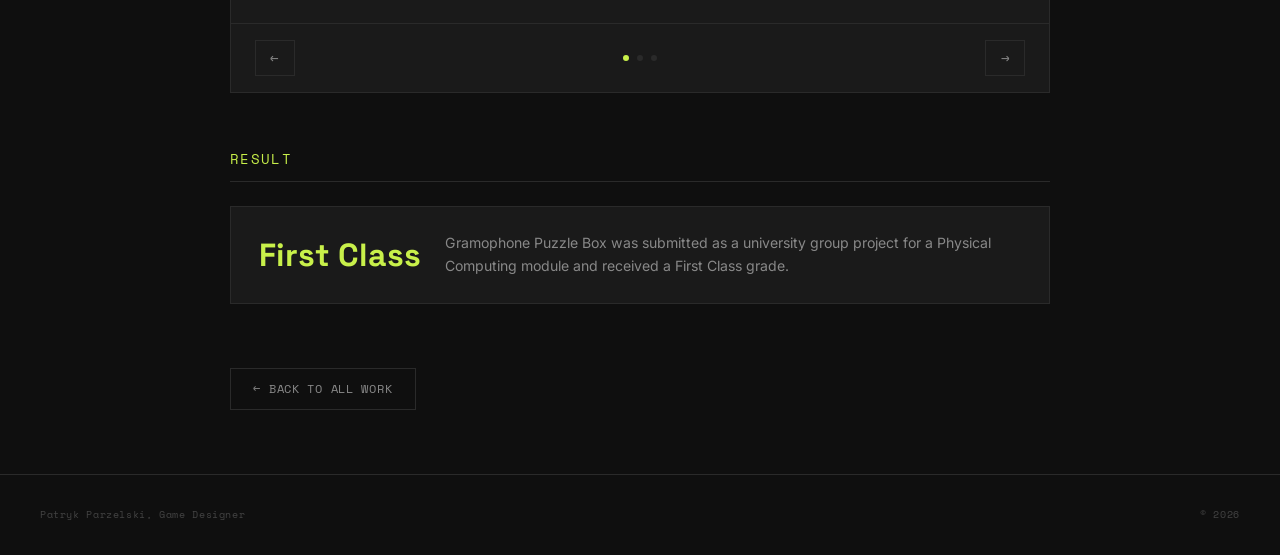
==== commit b0c90de8: "Add files via upload" ====
--- a/case-gramophone.html
+++ b/case-gramophone.html
@@ -53,9 +53,27 @@
 }
 .nav-back:hover { color: var(--accent); }
 
+/* HERO IMAGE — full width banner */
+.case-hero-image {
+  width: 100%;
+  max-height: 520px;
+  overflow: hidden;
+  display: flex;
+  align-items: center;
+  justify-content: center;
+  background: #111;
+  margin-top: 64px;
+}
+.case-hero-image img {
+  width: 100%;
+  max-height: 520px;
+  object-fit: cover;
+  display: block;
+}
+
 /* CASE HERO */
 .case-hero {
-  padding: 10rem 2.5rem 5rem;
+  padding: 3.5rem 2.5rem 3rem;
   max-width: 900px; margin: 0 auto;
   border-bottom: 1px solid var(--border);
 }
@@ -107,6 +125,7 @@
 .case-image {
   max-width: 900px; margin: 0 auto;
   background: #111;
+  min-height: 420px;
   display: flex; align-items: center; justify-content: center;
   border-bottom: 1px solid var(--border);
 }
@@ -227,7 +246,6 @@
 @media (max-width: 768px) {
   nav { padding: 1rem 1.25rem; }
   .case-hero, .case-body, .stats-bar, .case-back-wrap { padding-left: 1.25rem; padding-right: 1.25rem; }
-  .case-hero { padding-top: 8rem; }
   .stats-bar { gap: 2rem; }
 }
 
@@ -254,6 +272,11 @@
     <div class="scroll-progress" id="scrollProgress"></div>
   </nav>
 
+  <!-- FULL WIDTH BANNER -->
+  <div class="case-hero-image">
+    <img src="gramophone-banner.png" alt="The Bizarre Gramophone banner" />
+  </div>
+
   <div class="case-hero">
     <p class="case-eyebrow">Group Project · Physical Prototype · Arduino</p>
     <h1 class="case-title">Gramophone Puzzle Box</h1>
@@ -266,7 +289,7 @@
   </div>
 
   <div class="case-image">
-    <img src="gramophone-banner.png" alt="The Bizarre Gramophone banner" />
+    <img src="gramophone-final.png" alt="Finished Gramophone puzzle box with record and horn" />
   </div>
 
   <div class="case-body">
